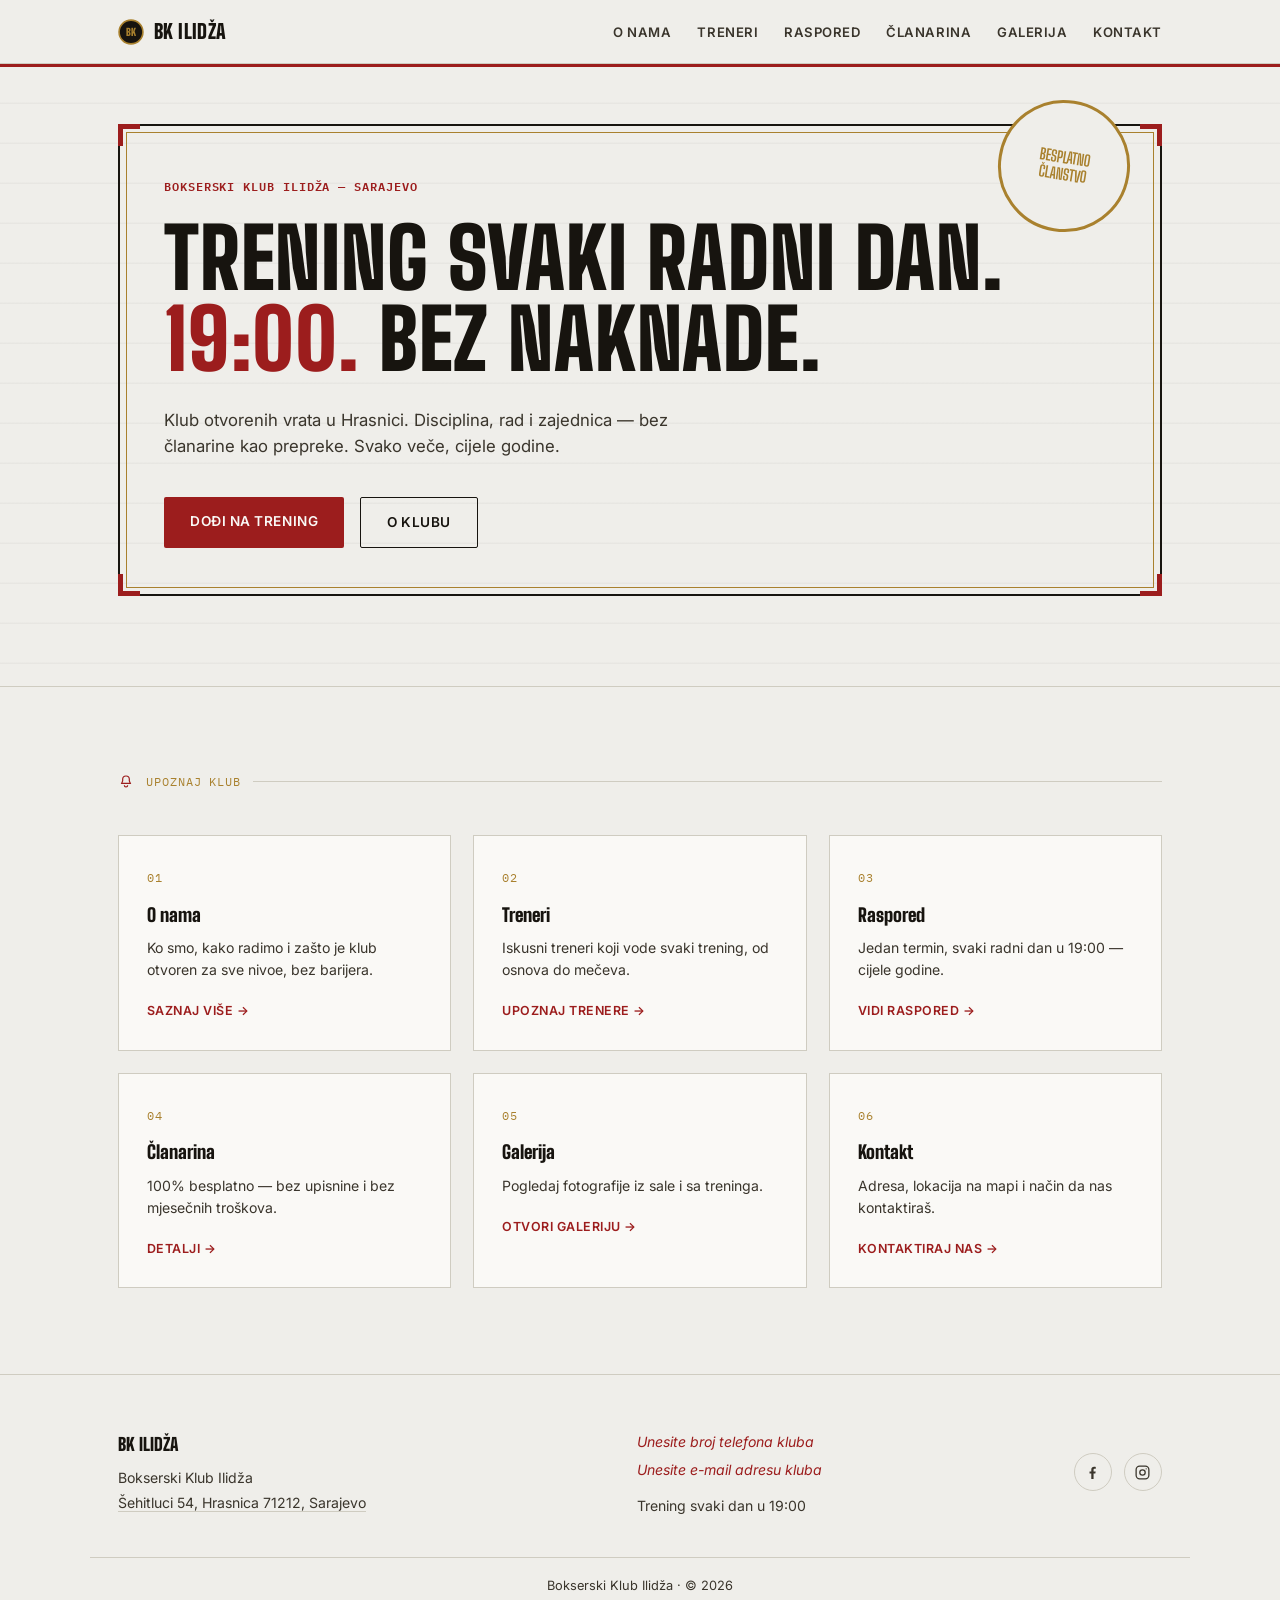
==== index.html @ 918168f4 "Pocetak" ====
<!DOCTYPE html>
<html lang="bs">
<head>
<meta charset="UTF-8">
<meta name="viewport" content="width=device-width, initial-scale=1.0">
<title>Bokserski Klub Ilidža — Sarajevo</title>
<meta name="description" content="Bokserski Klub Ilidža — besplatni treninzi boksa svaki dan u 19:00 u Hrasnici, Sarajevo. Klub otvorenih vrata za sve nivoe, bez članarine.">
<meta property="og:title" content="Bokserski Klub Ilidža — Sarajevo">
<meta property="og:description" content="Bokserski Klub Ilidža — besplatni treninzi boksa svaki dan u 19:00 u Hrasnici, Sarajevo. Klub otvorenih vrata za sve nivoe, bez članarine.">
<meta property="og:type" content="website">
<link rel="icon" href="data:image/svg+xml,%3Csvg xmlns='http://www.w3.org/2000/svg' viewBox='0 0 64 64'%3E%3Ccircle cx='32' cy='32' r='31' fill='%2317140f'/%3E%3Ccircle cx='32' cy='32' r='31' fill='none' stroke='%23a9812e' stroke-width='2'/%3E%3Ctext x='32' y='40' font-family='Arial,sans-serif' font-weight='900' font-size='22' fill='%23a9812e' text-anchor='middle'%3EBK%3C/text%3E%3C/svg%3E">
<link rel="preconnect" href="https://fonts.googleapis.com">
<link href="https://fonts.googleapis.com/css2?family=Big+Shoulders+Display:wght@500;700;900&family=Inter:wght@400;500;600;700&family=IBM+Plex+Mono:wght@500;600&display=swap" rel="stylesheet">
<link rel="stylesheet" href="styles.css">
</head>
<body>
<header>
  <div class="navbar">
    <a href="index.html" class="brand"><span class="dot"><svg viewBox="0 0 24 24"><circle cx="12" cy="12" r="11" fill="var(--ink)"/><circle cx="12" cy="12" r="11" fill="none" stroke="var(--gold)" stroke-width="1.5"/><text x="12" y="15.8" font-family="'Big Shoulders Display',Arial,sans-serif" font-weight="900" font-size="9.5" fill="var(--gold)" text-anchor="middle">BK</text></svg></span>BK Ilidža</a>
    <button class="nav-toggle" id="navToggle" aria-label="Otvori meni">MENI</button>
    <nav>
      <ul id="navList">
        <li><a href="o-nama.html">O nama</a></li>
        <li><a href="treneri.html">Treneri</a></li>
        <li><a href="raspored.html">Raspored</a></li>
        <li><a href="clanarina.html">Članarina</a></li>
        <li><a href="galerija.html">Galerija</a></li>
        <li><a href="kontakt.html">Kontakt</a></li>
      </ul>
    </nav>
  </div>
</header>
<section class="hero">
  <div class="wrap">
    <div class="hero-frame">
      <span class="corner-mark tl"></span>
      <span class="corner-mark tr"></span>
      <span class="corner-mark bl"></span>
      <span class="corner-mark br"></span>
      <div class="hero-inner">
        <div class="stamp">Besplatno<br>Članstvo</div>
        <div class="eyebrow mono">Bokserski Klub Ilidža — Sarajevo</div>
        <h1>Trening svaki radni  dan.<br><span>19:00.</span> Bez naknade.</h1>
        <p class="hero-sub">Klub otvorenih vrata u Hrasnici. Disciplina, rad i zajednica — bez članarine kao prepreke. Svako veče, cijele godine.</p>
        <div class="hero-actions">
          <a href="kontakt.html" class="btn btn-primary">Dođi na trening</a>
          <a href="o-nama.html" class="btn btn-ghost">O klubu</a>
        </div>
      </div>
    </div>
  </div>
</section>

<section id="pregled">
  <div class="wrap">
    <div class="round-label mono"><svg viewBox="0 0 24 24" fill="none" stroke="currentColor" stroke-width="1.8"><path d="M12 3a5 5 0 00-5 5v2.5l-1.5 3.5h13l-1.5-3.5V8a5 5 0 00-5-5z"/><path d="M9.5 17a2.5 2.5 0 005 0"/></svg>Upoznaj klub</div>

    <div class="teaser-grid">
      <a class="teaser-card" href="o-nama.html">
        <span class="teaser-num mono">01</span>
        <h3>O nama</h3>
        <p>Ko smo, kako radimo i zašto je klub otvoren za sve nivoe, bez barijera.</p>
        <span class="teaser-arrow">Saznaj više →</span>
      </a>
      <a class="teaser-card" href="treneri.html">
        <span class="teaser-num mono">02</span>
        <h3>Treneri</h3>
        <p>Iskusni treneri koji vode svaki trening, od osnova do mečeva.</p>
        <span class="teaser-arrow">Upoznaj trenere →</span>
      </a>
      <a class="teaser-card" href="raspored.html">
        <span class="teaser-num mono">03</span>
        <h3>Raspored</h3>
        <p>Jedan termin, svaki radni dan u 19:00 — cijele godine.</p>
        <span class="teaser-arrow">Vidi raspored →</span>
      </a>
      <a class="teaser-card" href="clanarina.html">
        <span class="teaser-num mono">04</span>
        <h3>Članarina</h3>
        <p>100% besplatno — bez upisnine i bez mjesečnih troškova.</p>
        <span class="teaser-arrow">Detalji →</span>
      </a>
      <a class="teaser-card" href="galerija.html">
        <span class="teaser-num mono">05</span>
        <h3>Galerija</h3>
        <p>Pogledaj fotografije iz sale i sa treninga.</p>
        <span class="teaser-arrow">Otvori galeriju →</span>
      </a>
      <a class="teaser-card" href="kontakt.html">
        <span class="teaser-num mono">06</span>
        <h3>Kontakt</h3>
        <p>Adresa, lokacija na mapi i način da nas kontaktiraš.</p>
        <span class="teaser-arrow">Kontaktiraj nas →</span>
      </a>
    </div>
  </div>
</section>
<footer>
  <div class="wrap footer-inner">
    <div class="footer-col">
      <div class="footer-brand">BK Ilidža</div>
      <p>Bokserski Klub Ilidža</p>
      <p><a href="https://www.google.com/maps/place//data=!4m2!3m1!1s0x4758b60db01014b9:0xf032501351ce068c?sa=X&amp;ved=1t:8290&amp;ictx=111" target="_blank" rel="noopener">Šehitluci 54, Hrasnica 71212, Sarajevo</a></p>
    </div>
    <div class="footer-col footer-contact">
      <span class="fill">Unesite broj telefona kluba</span>
      <span class="fill">Unesite e-mail adresu kluba</span>
      <p style="margin-top:8px;">Trening svaki dan u 19:00</p>
    </div>
    <div class="footer-col">
      <div class="social-row">
        <a href="#" class="fill" title="Facebook — unesite link stranice kluba" aria-label="Facebook">
          <svg viewBox="0 0 24 24" fill="currentColor"><path d="M13.5 21v-7.5H16l.5-3H13.5V8.3c0-.9.3-1.5 1.6-1.5H16.6V4.2C16.3 4.1 15.3 4 14.2 4c-2.3 0-3.9 1.4-3.9 4v2.5H7.8v3h2.5V21h3.2z"/></svg>
        </a>
        <a href="#" class="fill" title="Instagram — unesite link stranice kluba" aria-label="Instagram">
          <svg viewBox="0 0 24 24" fill="none" stroke="currentColor" stroke-width="1.8"><rect x="3" y="3" width="18" height="18" rx="5"/><circle cx="12" cy="12" r="3.8"/><circle cx="17.2" cy="6.8" r="0.9" fill="currentColor" stroke="none"/></svg>
        </a>
      </div>
    </div>
  </div>
  <div class="wrap footer-bottom">Bokserski Klub Ilidža · © <span class="year">2026</span></div>
</footer>
<a href="kontakt.html" class="float-cta" id="floatCta">
  <svg viewBox="0 0 24 24" fill="none" stroke="currentColor" stroke-width="2"><path d="M12 21s-7-6.4-7-11.2A7 7 0 0112 3a7 7 0 017 6.8C19 14.6 12 21 12 21z"/><circle cx="12" cy="9.5" r="2.3"/></svg>
  Dođi na trening
</a>
<script src="common.js"></script>
</body>
</html>
---- styles.css ----
:root{
  --canvas:#efeeea;
  --canvas-2:#e6e3db;
  --ink:#17140f;
  --ink-soft:#3a352c;
  --red:#9c1d1d;
  --red-deep:#7a1616;
  --gold:#a9812e;
  --line:#cfccc1;
  --white:#faf9f6;
  --radius:2px;
}

*{box-sizing:border-box;}
html{scroll-behavior:smooth;}
@media (prefers-reduced-motion: reduce){
  html{scroll-behavior:auto;}
  *{animation-duration:0.001ms !important; transition-duration:0.001ms !important;}
}

body{
  margin:0;
  background:var(--canvas);
  color:var(--ink);
  font-family:'Inter',sans-serif;
  line-height:1.55;
  -webkit-font-smoothing:antialiased;
}

h1,h2,h3{
  font-family:'Big Shoulders Display',sans-serif;
  font-weight:900;
  text-transform:uppercase;
  letter-spacing:0.01em;
  margin:0;
  color:var(--ink);
}

.mono{
  font-family:'IBM Plex Mono',monospace;
  letter-spacing:0.08em;
  text-transform:uppercase;
  font-size:0.72rem;
}

a{color:inherit;}

.wrap{
  max-width:1100px;
  margin:0 auto;
  padding:0 28px;
}

/* ---------- NAV ---------- */
header{
  position:sticky;
  top:0;
  z-index:50;
  background:rgba(239,238,234,0.92);
  backdrop-filter:blur(6px);
  border-bottom:1px solid var(--line);
  box-shadow:0 3px 0 0 var(--red);
}
.navbar{
  display:flex;
  align-items:center;
  justify-content:space-between;
  padding:16px 28px;
  max-width:1100px;
  margin:0 auto;
}
.brand{
  font-family:'Big Shoulders Display',sans-serif;
  font-weight:900;
  font-size:1.25rem;
  text-transform:uppercase;
  letter-spacing:0.02em;
  display:flex;
  align-items:center;
  gap:10px;
  text-decoration:none;
}
.brand .dot{
  width:26px;height:26px;
  display:inline-flex;
  align-items:center;
  justify-content:center;
  flex-shrink:0;
}
.brand .dot svg{width:100%;height:100%;}
nav ul{
  list-style:none;
  display:flex;
  gap:26px;
  margin:0;padding:0;
}
nav a{
  text-decoration:none;
  font-size:0.82rem;
  font-weight:600;
  text-transform:uppercase;
  letter-spacing:0.04em;
  color:var(--ink-soft);
  border-bottom:2px solid transparent;
  padding-bottom:3px;
  transition:border-color .2s ease, color .2s ease;
}
nav a:hover, nav a:focus-visible, nav a.active{
  color:var(--red);
  border-color:var(--red);
}
.nav-toggle{display:none;}

@media (max-width:760px){
  nav ul{
    position:fixed;
    top:64px; left:0; right:0;
    background:var(--canvas);
    flex-direction:column;
    gap:0;
    border-bottom:1px solid var(--line);
    max-height:0;
    overflow:hidden;
    transition:max-height .3s ease;
  }
  nav ul.open{max-height:400px;}
  nav a{
    display:block;
    padding:14px 28px;
    border-bottom:1px solid var(--line);
  }
  .nav-toggle{
    display:block;
    background:none;border:1px solid var(--ink);
    padding:8px 12px;
    font-family:'IBM Plex Mono',monospace;
    cursor:pointer;
  }
}

/* ---------- HERO ---------- */
.hero{
  position:relative;
  padding:60px 0 90px;
  border-bottom:1px solid var(--line);
}
.hero::before{
  content:"";
  position:absolute;
  inset:0;
  background:
    repeating-linear-gradient(
      transparent, transparent 38px,
      rgba(23,20,15,0.035) 39px, rgba(23,20,15,0.035) 40px
    );
  pointer-events:none;
}
.hero-frame{
  position:relative;
  border:2px solid var(--ink);
  padding:52px 44px 46px;
}
.hero-frame::before{
  content:"";
  position:absolute;
  inset:6px;
  border:1px solid var(--gold);
  pointer-events:none;
}
.corner-mark{
  position:absolute;
  width:22px; height:22px;
  z-index:1;
}
.corner-mark.tl{top:-2px; left:-2px; border-top:5px solid var(--red); border-left:5px solid var(--red);}
.corner-mark.tr{top:-2px; right:-2px; border-top:5px solid var(--red); border-right:5px solid var(--red);}
.corner-mark.bl{bottom:-2px; left:-2px; border-bottom:5px solid var(--red); border-left:5px solid var(--red);}
.corner-mark.br{bottom:-2px; right:-2px; border-bottom:5px solid var(--red); border-right:5px solid var(--red);}
.hero-inner{position:relative;}
.eyebrow{
  color:var(--red);
  font-weight:600;
  margin-bottom:22px;
}
.hero h1{
  font-size:clamp(2.6rem, 7vw, 5.2rem);
  line-height:0.98;
}
.hero h1 span{color:var(--red);}
.hero-sub{
  max-width:520px;
  margin-top:26px;
  font-size:1.05rem;
  color:var(--ink-soft);
}
.hero-actions{
  margin-top:38px;
  display:flex;
  gap:16px;
  flex-wrap:wrap;
}
.btn{
  display:inline-block;
  padding:14px 26px;
  text-decoration:none;
  font-weight:600;
  font-size:0.85rem;
  text-transform:uppercase;
  letter-spacing:0.04em;
  border-radius:var(--radius);
  transition:transform .15s ease, background .2s ease;
}
.btn:hover{transform:translateY(-2px);}
.btn-primary{background:var(--red); color:var(--white);}
.btn-primary:hover{background:var(--red-deep);}
.btn-ghost{background:transparent; border:1px solid var(--ink); color:var(--ink);}

.stamp{
  position:absolute;
  top:-78px; right:-14px;
  width:132px; height:132px;
  border:3px solid var(--gold);
  border-radius:50%;
  background:var(--canvas);
  display:flex;
  align-items:center;
  justify-content:center;
  text-align:center;
  transform:rotate(9deg);
  color:var(--gold);
  font-family:'Big Shoulders Display',sans-serif;
  font-weight:700;
  text-transform:uppercase;
  line-height:1.1;
  font-size:0.95rem;
  padding:10px;
  z-index:2;
}
@media (max-width:760px){
  .hero-frame{padding:40px 24px 34px;}
  .stamp{position:static; margin:0 auto 30px; transform:rotate(-4deg);}
}

/* ---------- SECTION SCAFFOLD ---------- */
section{
  padding:86px 0;
  border-bottom:5px double var(--line);
}
section:last-of-type{border-bottom:none;}
.round-label{
  display:flex;
  align-items:center;
  gap:12px;
  margin-bottom:36px;
  color:var(--gold);
}
.round-label svg{
  width:16px; height:16px;
  flex-shrink:0;
  color:var(--red);
}
.round-label::after{
  content:"";
  flex:1;
  height:1px;
  background:var(--line);
}
.section-title{
  font-size:clamp(1.9rem, 4vw, 2.7rem);
  margin-bottom:26px;
}
.lede{
  max-width:640px;
  color:var(--ink-soft);
  font-size:1.02rem;
}

/* ---------- TEASER GRID (home) ---------- */
.teaser-grid{
  margin-top:44px;
  display:grid;
  grid-template-columns:repeat(3,1fr);
  gap:22px;
}
.teaser-card{
  display:block;
  background:var(--white);
  border:1px solid var(--line);
  padding:28px;
  text-decoration:none;
  color:inherit;
  transition:border-color .2s ease, transform .15s ease;
}
.teaser-card:hover{border-color:var(--red); transform:translateY(-3px);}
.teaser-num{
  font-family:'IBM Plex Mono',monospace;
  color:var(--gold);
  font-size:0.75rem;
  letter-spacing:0.08em;
}
.teaser-card h3{
  font-size:1.15rem;
  margin:12px 0 8px;
  text-transform:none;
  letter-spacing:0;
}
.teaser-card p{
  color:var(--ink-soft);
  font-size:0.88rem;
  margin:0 0 16px;
}
.teaser-arrow{
  color:var(--red);
  font-weight:600;
  font-size:0.78rem;
  text-transform:uppercase;
  letter-spacing:0.04em;
}
@media (max-width:900px){
  .teaser-grid{grid-template-columns:repeat(2,1fr);}
}
@media (max-width:600px){
  .teaser-grid{grid-template-columns:1fr;}
}

/* ---------- ABOUT ---------- */
.about-grid{
  display:grid;
  grid-template-columns:1.1fr 0.9fr;
  gap:60px;
  margin-top:44px;
}
.about-facts{
  display:grid;
  gap:22px;
}
.fact{
  border-left:2px solid var(--red);
  padding-left:18px;
}
.fact .num{
  font-family:'Big Shoulders Display',sans-serif;
  font-weight:900;
  font-size:2rem;
  color:var(--ink);
  display:block;
}
.fact .label{
  color:var(--ink-soft);
  font-size:0.9rem;
}
@media (max-width:760px){
  .about-grid{grid-template-columns:1fr;}
}

/* ---------- COACHES ---------- */
.coach-grid{
  display:grid;
  grid-template-columns:1fr 1fr;
  gap:32px;
  margin-top:44px;
}
.coach-card{
  background:var(--white);
  border:1px solid var(--line);
  padding:32px;
}
.coach-photo{
  width:96px; height:96px;
  border-radius:50%;
  background:var(--ink);
  color:var(--canvas);
  display:flex;
  align-items:center;
  justify-content:center;
  font-family:'Big Shoulders Display',sans-serif;
  font-weight:700;
  font-size:1.6rem;
  margin-bottom:22px;
  border:2px solid var(--gold);
}
.coach-card h3{
  font-size:1.4rem;
  margin-bottom:4px;
}
.coach-role{
  color:var(--red);
  font-weight:600;
  font-size:0.85rem;
  text-transform:uppercase;
  letter-spacing:0.04em;
  margin-bottom:16px;
  display:block;
}
.coach-card p{
  color:var(--ink-soft);
  font-size:0.95rem;
}
.placeholder-note{
  margin-top:14px;
  font-size:0.78rem;
  color:var(--gold);
  font-style:italic;
}
@media (max-width:760px){
  .coach-grid{grid-template-columns:1fr;}
}

/* ---------- SCHEDULE ---------- */
.schedule-card{
  margin-top:44px;
  background:var(--ink);
  color:var(--canvas);
  padding:52px 44px;
  display:flex;
  align-items:center;
  justify-content:space-between;
  gap:32px;
  flex-wrap:wrap;
}
.schedule-time{
  font-family:'Big Shoulders Display',sans-serif;
  font-weight:900;
  font-size:clamp(2.6rem,6vw,4rem);
  line-height:1;
}
.schedule-time .accent{color:var(--gold);}
.schedule-days{
  font-family:'IBM Plex Mono',monospace;
  letter-spacing:0.1em;
  text-transform:uppercase;
  font-size:0.85rem;
  color:#c9c5b8;
  margin-top:10px;
}
.schedule-note{
  max-width:280px;
  font-size:0.92rem;
  color:#d8d5cb;
}

/* ---------- MEMBERSHIP / FREE ---------- */
.free-block{
  margin-top:44px;
  display:grid;
  grid-template-columns:auto 1fr;
  gap:40px;
  align-items:center;
}
.free-badge{
  width:170px; height:170px;
  border:3px solid var(--red);
  border-radius:50%;
  display:flex;
  align-items:center;
  justify-content:center;
  text-align:center;
  transform:rotate(-6deg);
  flex-shrink:0;
}
.free-badge span{
  font-family:'Big Shoulders Display',sans-serif;
  font-weight:900;
  font-size:1.7rem;
  color:var(--red);
  text-transform:uppercase;
  line-height:1.05;
}
@media (max-width:640px){
  .free-block{grid-template-columns:1fr; justify-items:center; text-align:center;}
}

/* ---------- GALLERY ---------- */
.gallery-grid{
  margin-top:44px;
  display:grid;
  grid-template-columns:repeat(3,1fr);
  gap:16px;
}
.gallery-item{
  aspect-ratio:4/3;
  background:var(--canvas-2);
  border:1px dashed var(--line);
  display:flex;
  flex-direction:column;
  align-items:center;
  justify-content:center;
  gap:10px;
  color:var(--ink-soft);
  transition:border-color .2s ease, color .2s ease;
}
.gallery-item:hover{border-color:var(--gold); color:var(--gold);}
.gallery-item svg{width:30px;height:30px;opacity:0.7;}
.gallery-item span{font-size:0.75rem; text-transform:uppercase; letter-spacing:0.05em;}
@media (max-width:640px){
  .gallery-grid{grid-template-columns:repeat(2,1fr);}
}

/* ---------- CONTACT ---------- */
.contact-grid{
  margin-top:44px;
  display:grid;
  grid-template-columns:1fr 1fr;
  gap:50px;
}
.contact-list{list-style:none; margin:0; padding:0; display:grid; gap:22px;}
.contact-list li{display:flex; gap:16px; align-items:flex-start;}
.contact-list .ico{
  width:34px;height:34px; flex-shrink:0;
  border:1px solid var(--gold); border-radius:50%;
  display:flex; align-items:center; justify-content:center;
  color:var(--gold);
}
.contact-list b{display:block; font-size:0.95rem;}
.contact-list .fill{color:var(--red); font-style:italic;}
.contact-list a{
  color:var(--ink-soft);
  text-decoration:none;
  border-bottom:1px solid var(--line);
  transition:color .2s ease, border-color .2s ease;
}
.contact-list a:hover{color:var(--red); border-color:var(--red);}
.map-card{
  border:1px solid var(--line);
  background:var(--canvas-2);
  min-height:260px;
  display:flex;
  flex-direction:column;
  overflow:hidden;
}
.map-embed{
  width:100%;
  flex:1;
  min-height:210px;
  border:0;
  display:block;
  filter:grayscale(0.15) contrast(1.05);
}
.map-card .map-link{
  display:block;
  text-align:center;
  padding:12px 16px;
  text-decoration:none;
  font-weight:600;
  font-size:0.78rem;
  text-transform:uppercase;
  letter-spacing:0.05em;
  color:var(--white);
  background:var(--red);
  transition:background .2s ease;
}
.map-card .map-link:hover{background:var(--red-deep);}
@media (max-width:760px){
  .contact-grid{grid-template-columns:1fr;}
}

/* ---------- SOCIAL LINKS ---------- */
.social-row{
  display:flex;
  gap:12px;
  margin-top:22px;
}
.social-row a{
  width:38px; height:38px;
  display:flex;
  align-items:center;
  justify-content:center;
  border:1px solid var(--line);
  border-radius:50%;
  color:var(--ink-soft);
  transition:border-color .2s ease, color .2s ease;
  text-decoration:none;
  flex-shrink:0;
}
.social-row a:hover{border-color:var(--red); color:var(--red);}
.social-row svg{width:17px;height:17px;}

/* ---------- FLOATING CTA ---------- */
.float-cta{
  position:fixed;
  right:20px; bottom:20px;
  z-index:60;
  display:inline-flex;
  align-items:center;
  gap:8px;
  padding:14px 20px;
  background:var(--red);
  color:var(--white);
  text-decoration:none;
  font-weight:600;
  font-size:0.82rem;
  text-transform:uppercase;
  letter-spacing:0.04em;
  border-radius:999px;
  box-shadow:0 8px 20px rgba(0,0,0,0.25);
  opacity:0;
  transform:translateY(12px);
  pointer-events:none;
  transition:opacity .25s ease, transform .25s ease, background .2s ease;
}
.float-cta.show{opacity:1; transform:translateY(0); pointer-events:auto;}
.float-cta:hover{background:var(--red-deep);}
.float-cta svg{width:16px;height:16px;}
@media (max-width:520px){
  .float-cta{right:14px; bottom:14px; padding:12px 16px; font-size:0.75rem;}
}

/* ---------- FOOTER ---------- */
footer{
  padding:56px 0 0;
  color:var(--ink-soft);
  font-size:0.88rem;
  border-top:1px solid var(--line);
}
.footer-inner{
  display:grid;
  grid-template-columns:1.2fr 1fr auto;
  gap:32px;
  padding-bottom:36px;
  align-items:start;
}
.footer-brand{
  font-family:'Big Shoulders Display',sans-serif;
  font-weight:900;
  font-size:1.1rem;
  text-transform:uppercase;
  color:var(--ink);
  margin-bottom:8px;
}
.footer-col p{margin:0 0 4px;}
.footer-col a{
  text-decoration:none;
  border-bottom:1px solid var(--line);
}
.footer-col a:hover{color:var(--red); border-color:var(--red);}
.footer-contact{display:grid; gap:6px;}
.footer-contact .fill{color:var(--red); font-style:italic;}
.footer-bottom{
  border-top:1px solid var(--line);
  padding:18px 0;
  text-align:center;
  font-size:0.8rem;
}
@media (max-width:700px){
  .footer-inner{grid-template-columns:1fr; text-align:left;}
}
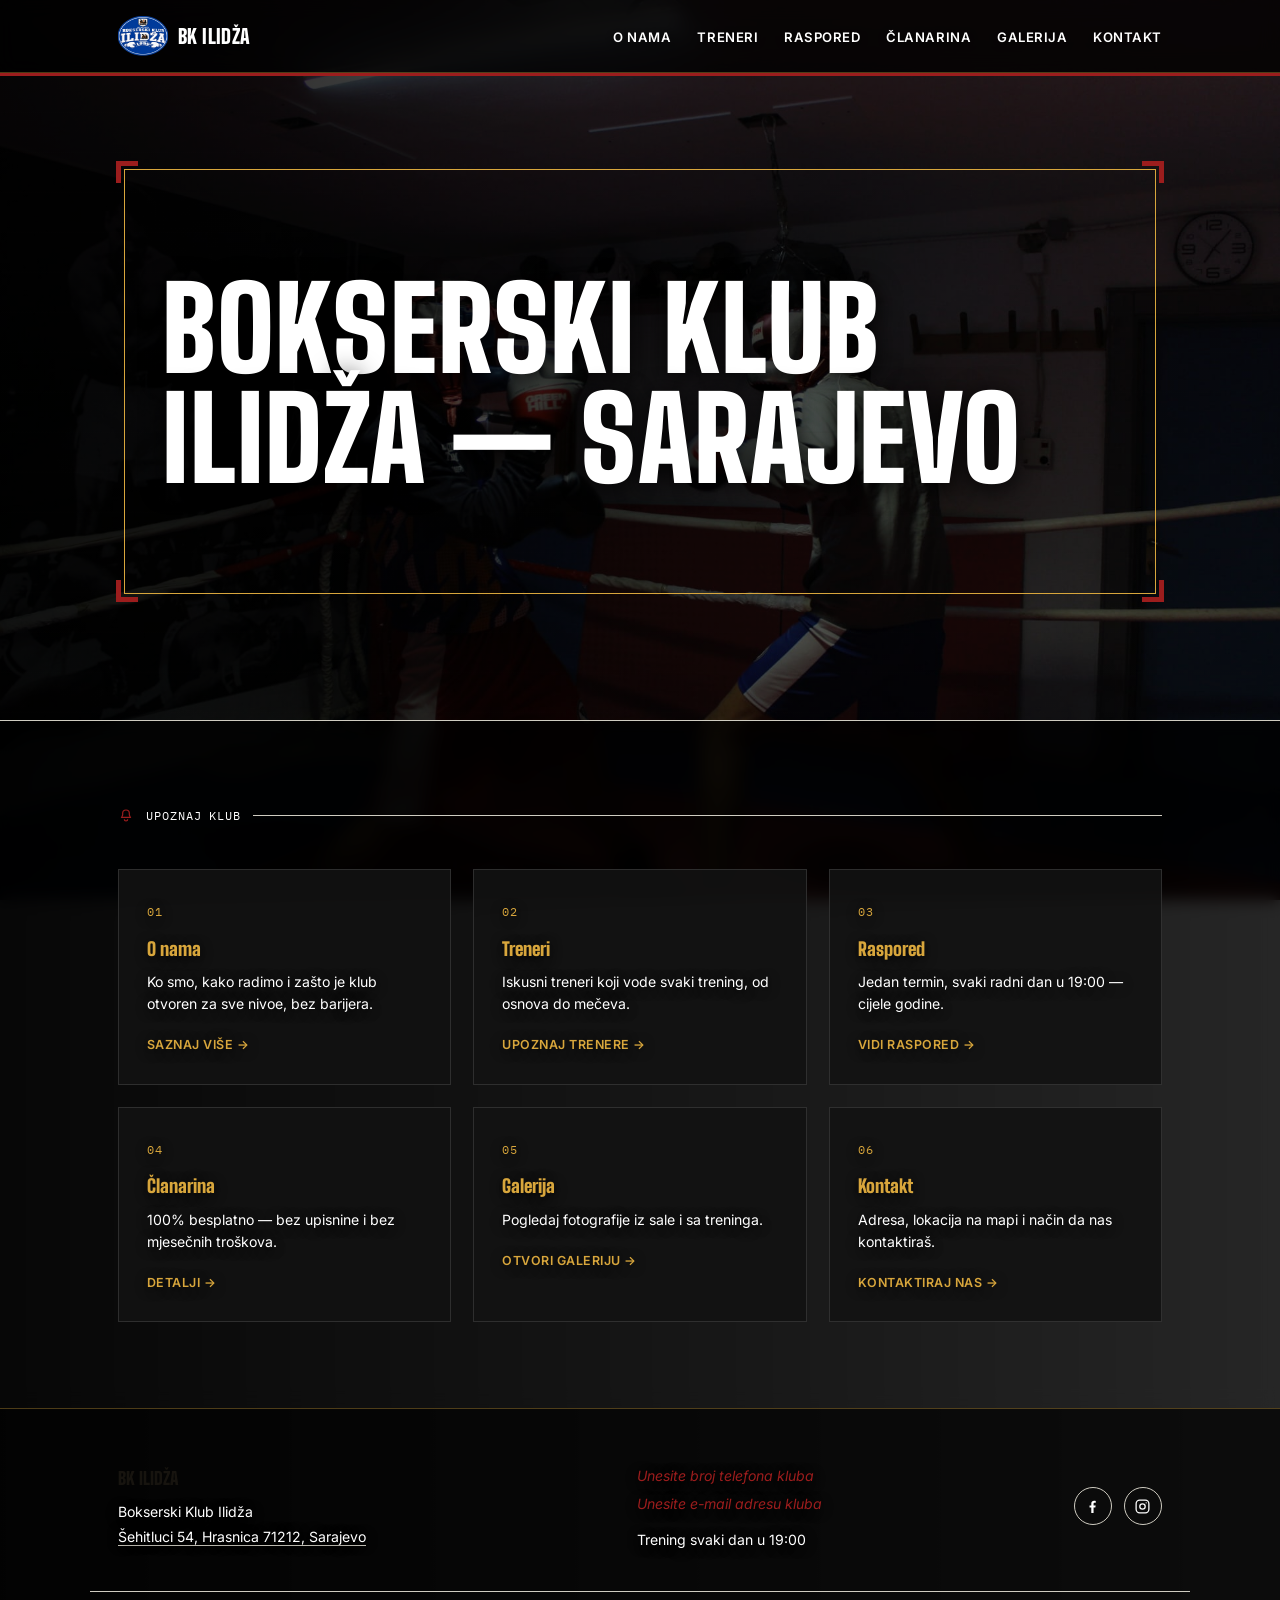
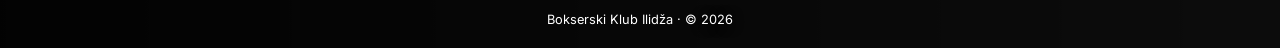
==== commit 0de73c3e: "Jos jedna" ====
--- a/index.html
+++ b/index.html
@@ -8,15 +8,99 @@
 <meta property="og:title" content="Bokserski Klub Ilidža — Sarajevo">
 <meta property="og:description" content="Bokserski Klub Ilidža — besplatni treninzi boksa svaki dan u 19:00 u Hrasnici, Sarajevo. Klub otvorenih vrata za sve nivoe, bez članarine.">
 <meta property="og:type" content="website">
-<link rel="icon" href="data:image/svg+xml,%3Csvg xmlns='http://www.w3.org/2000/svg' viewBox='0 0 64 64'%3E%3Ccircle cx='32' cy='32' r='31' fill='%2317140f'/%3E%3Ccircle cx='32' cy='32' r='31' fill='none' stroke='%23a9812e' stroke-width='2'/%3E%3Ctext x='32' y='40' font-family='Arial,sans-serif' font-weight='900' font-size='22' fill='%23a9812e' text-anchor='middle'%3EBK%3C/text%3E%3C/svg%3E">
+<link rel="icon" href="logo.png">
 <link rel="preconnect" href="https://fonts.googleapis.com">
 <link href="https://fonts.googleapis.com/css2?family=Big+Shoulders+Display:wght@500;700;900&family=Inter:wght@400;500;600;700&family=IBM+Plex+Mono:wght@500;600&display=swap" rel="stylesheet">
 <link rel="stylesheet" href="styles.css">
+
+<style>
+:root{--gold:#d8a63c;--white:#fff}
+body{
+  color:var(--white);
+  background:
+    linear-gradient(90deg,rgba(0,0,0,.88),rgba(0,0,0,.65),rgba(0,0,0,.38)),
+    url("strana5.jpg") center/cover fixed no-repeat;
+}
+h1,h2,h3,p,a,span,li,.eyebrow,.mono{text-shadow:0 2px 12px rgba(0,0,0,.95)}
+h1,h2,h3,.hero-sub,.eyebrow,.round-label,.teaser-card p,.footer-col p,.footer-bottom{color:#fff!important}
+header{background:rgba(0,0,0,.8)!important;backdrop-filter:blur(10px);border-bottom:1px solid rgba(216,166,60,.35)}
+.brand,.brand:visited,nav a,nav a:visited{color:#fff!important}
+.brand:hover,nav a:hover{color:var(--gold)!important}
+.hero{min-height:72vh;display:flex;align-items:center;background:rgba(0,0,0,.08)!important}
+.hero-frame{background:rgba(0,0,0,.4);backdrop-filter:blur(2px);border:1px solid rgba(216,166,60,.42);box-shadow:0 20px 70px rgba(0,0,0,.55)}
+.hero h1{color:#fff!important;font-size:clamp(3rem,8vw,7rem);line-height:.95}
+.hero h1 span{color:var(--gold)!important}
+.hero-sub{max-width:680px;font-size:1.05rem;line-height:1.7}
+.stamp{background:var(--gold)!important;color:#111!important;text-shadow:none!important;font-weight:900}
+.btn{transition:transform .25s ease,box-shadow .25s ease,background .25s ease}
+.btn:hover{transform:translateY(-4px) scale(1.02);box-shadow:0 12px 28px rgba(0,0,0,.45)}
+.btn-primary{background:var(--gold)!important;color:#111!important;text-shadow:none!important}
+.btn-ghost{color:#fff!important;border-color:#fff!important}
+#pregled{background:rgba(0,0,0,.76)!important;backdrop-filter:blur(8px)}
+.teaser-card{background:rgba(18,18,18,.9)!important;border:1px solid rgba(255,255,255,.12);color:#fff!important;transition:transform .3s ease,border-color .3s ease,box-shadow .3s ease}
+.teaser-card:hover{transform:translateY(-8px);border-color:var(--gold);box-shadow:0 18px 40px rgba(0,0,0,.45)}
+.teaser-card h3,.teaser-arrow,.teaser-num{color:var(--gold)!important}
+footer{background:rgba(0,0,0,.92)!important;border-top:1px solid rgba(216,166,60,.35)}
+footer a{color:#fff!important} footer a:hover{color:var(--gold)!important}
+.float-cta{background:var(--gold)!important;color:#111!important;box-shadow:0 8px 25px rgba(0,0,0,.45);transition:transform .25s ease}
+.float-cta:hover{transform:scale(1.06)}
+.reveal{opacity:0;transform:translateY(25px);transition:opacity .7s ease,transform .7s ease}
+.reveal.visible{opacity:1;transform:translateY(0)}
+@media(max-width:768px){body{background-position:center top;background-attachment:scroll}.hero{min-height:65vh}}
+</style>
+<script>
+document.addEventListener("DOMContentLoaded",()=>{
+  document.querySelectorAll('a[href^="#"]').forEach(link=>link.addEventListener("click",e=>{
+    const target=document.querySelector(link.getAttribute("href"));
+    if(target){e.preventDefault();target.scrollIntoView({behavior:"smooth"});}
+  }));
+  const items=document.querySelectorAll(".hero-frame,.teaser-card,.round-label,footer");
+  items.forEach(el=>el.classList.add("reveal"));
+  const observer=new IntersectionObserver(entries=>entries.forEach(entry=>{
+    if(entry.isIntersecting){entry.target.classList.add("visible");observer.unobserve(entry.target);}
+  }),{threshold:.12});
+  items.forEach(el=>observer.observe(el));
+  const toggle=document.getElementById("navToggle"),navList=document.getElementById("navList");
+  if(toggle&&navList)toggle.addEventListener("click",()=>{
+    navList.classList.toggle("open");
+    toggle.textContent=navList.classList.contains("open")?"ZATVORI":"MENI";
+  });
+  if(window.matchMedia("(min-width:769px)").matches)window.addEventListener("mousemove",e=>{
+    const x=(e.clientX/window.innerWidth-.5)*8,y=(e.clientY/window.innerHeight-.5)*8;
+    document.body.style.backgroundPosition=`calc(50% + ${x}px) calc(50% + ${y}px)`;
+  });
+});
+</script>
+
+
+<style>
+.hero-frame{
+  background:transparent !important;
+  border:none !important;
+  box-shadow:none !important;
+  backdrop-filter:none !important;
+}
+.hero-inner{
+  background:transparent !important;
+  border:none !important;
+  box-shadow:none !important;
+  padding:clamp(20px,5vw,60px) 0 !important;
+}
+.hero h1{
+  color:#fff !important;
+  text-shadow:0 4px 24px rgba(0,0,0,.95) !important;
+  font-size:clamp(3rem,9vw,8rem) !important;
+  line-height:.95 !important;
+  margin:0 !important;
+  max-width:1100px;
+}
+</style>
+
 </head>
 <body>
 <header>
   <div class="navbar">
-    <a href="index.html" class="brand"><span class="dot"><svg viewBox="0 0 24 24"><circle cx="12" cy="12" r="11" fill="var(--ink)"/><circle cx="12" cy="12" r="11" fill="none" stroke="var(--gold)" stroke-width="1.5"/><text x="12" y="15.8" font-family="'Big Shoulders Display',Arial,sans-serif" font-weight="900" font-size="9.5" fill="var(--gold)" text-anchor="middle">BK</text></svg></span>BK Ilidža</a>
+    <a href="index.html" class="brand"><image src="logo.png" width="50" height="40"></image>BK Ilidža</a>
     <button class="nav-toggle" id="navToggle" aria-label="Otvori meni">MENI</button>
     <nav>
       <ul id="navList">
@@ -38,14 +122,7 @@
       <span class="corner-mark bl"></span>
       <span class="corner-mark br"></span>
       <div class="hero-inner">
-        <div class="stamp">Besplatno<br>Članstvo</div>
-        <div class="eyebrow mono">Bokserski Klub Ilidža — Sarajevo</div>
-        <h1>Trening svaki radni  dan.<br><span>19:00.</span> Bez naknade.</h1>
-        <p class="hero-sub">Klub otvorenih vrata u Hrasnici. Disciplina, rad i zajednica — bez članarine kao prepreke. Svako veče, cijele godine.</p>
-        <div class="hero-actions">
-          <a href="kontakt.html" class="btn btn-primary">Dođi na trening</a>
-          <a href="o-nama.html" class="btn btn-ghost">O klubu</a>
-        </div>
+        <h1>Bokserski Klub Ilidža — Sarajevo</h1>
       </div>
     </div>
   </div>
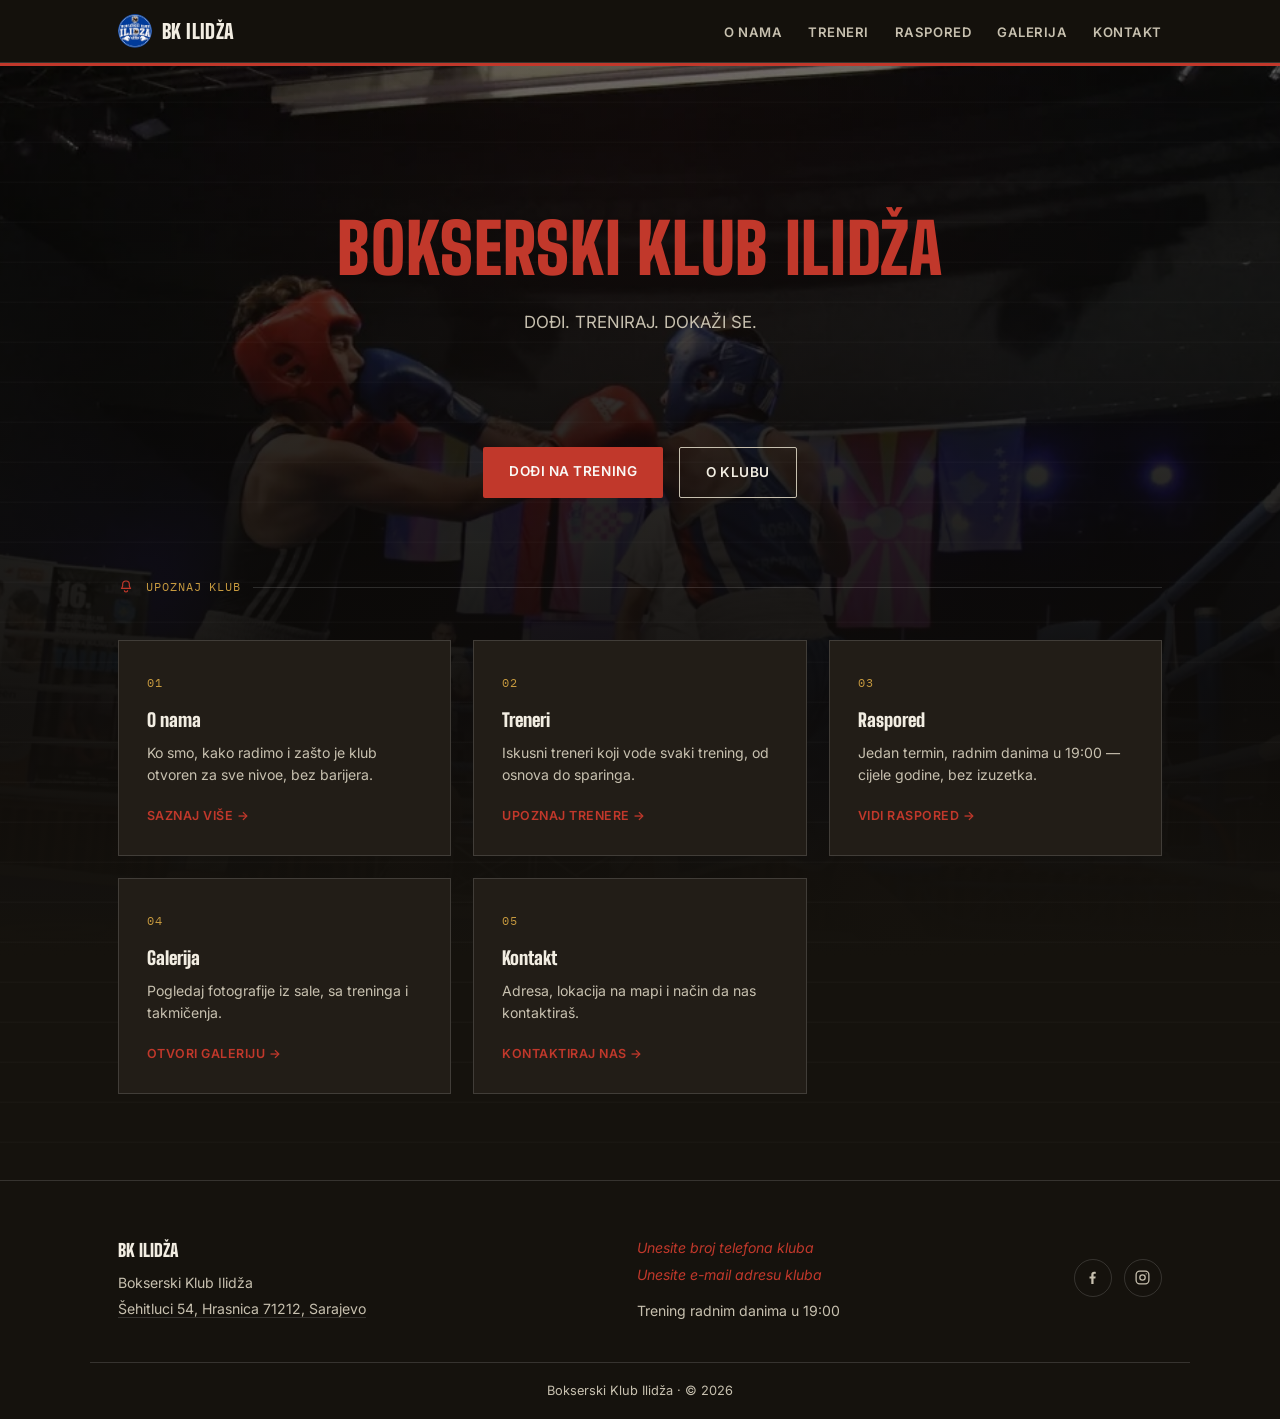
==== commit ea3ffb69: "OK" ====
--- a/index.html
+++ b/index.html
@@ -3,126 +3,49 @@
 <head>
 <meta charset="UTF-8">
 <meta name="viewport" content="width=device-width, initial-scale=1.0">
-<title>Bokserski Klub Ilidža — Sarajevo</title>
-<meta name="description" content="Bokserski Klub Ilidža — besplatni treninzi boksa svaki dan u 19:00 u Hrasnici, Sarajevo. Klub otvorenih vrata za sve nivoe, bez članarine.">
-<meta property="og:title" content="Bokserski Klub Ilidža — Sarajevo">
-<meta property="og:description" content="Bokserski Klub Ilidža — besplatni treninzi boksa svaki dan u 19:00 u Hrasnici, Sarajevo. Klub otvorenih vrata za sve nivoe, bez članarine.">
+<title>Bokserski Klub Ilidža — Sarajevo | Besplatni treninzi boksa</title>
+<meta name="description" content="Bokserski Klub Ilidža — besplatni treninzi boksa radnim danima u 19:00 u Hrasnici, Sarajevo. Klub otvorenih vrata za sve nivoe, bez članarine.">
+<meta property="og:title" content="Bokserski Klub Ilidža — Sarajevo | Besplatni treninzi boksa">
+<meta property="og:description" content="Bokserski Klub Ilidža — besplatni treninzi boksa radnim danima u 19:00 u Hrasnici, Sarajevo. Klub otvorenih vrata za sve nivoe, bez članarine.">
 <meta property="og:type" content="website">
-<link rel="icon" href="logo.png">
+<meta name="theme-color" content="#15120d">
+<link rel="icon" type="image/png" href="logo.png">
+<link rel="apple-touch-icon" href="logo.png">
 <link rel="preconnect" href="https://fonts.googleapis.com">
 <link href="https://fonts.googleapis.com/css2?family=Big+Shoulders+Display:wght@500;700;900&family=Inter:wght@400;500;600;700&family=IBM+Plex+Mono:wght@500;600&display=swap" rel="stylesheet">
 <link rel="stylesheet" href="styles.css">
-
-<style>
-:root{--gold:#d8a63c;--white:#fff}
-body{
-  color:var(--white);
-  background:
-    linear-gradient(90deg,rgba(0,0,0,.88),rgba(0,0,0,.65),rgba(0,0,0,.38)),
-    url("strana5.jpg") center/cover fixed no-repeat;
-}
-h1,h2,h3,p,a,span,li,.eyebrow,.mono{text-shadow:0 2px 12px rgba(0,0,0,.95)}
-h1,h2,h3,.hero-sub,.eyebrow,.round-label,.teaser-card p,.footer-col p,.footer-bottom{color:#fff!important}
-header{background:rgba(0,0,0,.8)!important;backdrop-filter:blur(10px);border-bottom:1px solid rgba(216,166,60,.35)}
-.brand,.brand:visited,nav a,nav a:visited{color:#fff!important}
-.brand:hover,nav a:hover{color:var(--gold)!important}
-.hero{min-height:72vh;display:flex;align-items:center;background:rgba(0,0,0,.08)!important}
-.hero-frame{background:rgba(0,0,0,.4);backdrop-filter:blur(2px);border:1px solid rgba(216,166,60,.42);box-shadow:0 20px 70px rgba(0,0,0,.55)}
-.hero h1{color:#fff!important;font-size:clamp(3rem,8vw,7rem);line-height:.95}
-.hero h1 span{color:var(--gold)!important}
-.hero-sub{max-width:680px;font-size:1.05rem;line-height:1.7}
-.stamp{background:var(--gold)!important;color:#111!important;text-shadow:none!important;font-weight:900}
-.btn{transition:transform .25s ease,box-shadow .25s ease,background .25s ease}
-.btn:hover{transform:translateY(-4px) scale(1.02);box-shadow:0 12px 28px rgba(0,0,0,.45)}
-.btn-primary{background:var(--gold)!important;color:#111!important;text-shadow:none!important}
-.btn-ghost{color:#fff!important;border-color:#fff!important}
-#pregled{background:rgba(0,0,0,.76)!important;backdrop-filter:blur(8px)}
-.teaser-card{background:rgba(18,18,18,.9)!important;border:1px solid rgba(255,255,255,.12);color:#fff!important;transition:transform .3s ease,border-color .3s ease,box-shadow .3s ease}
-.teaser-card:hover{transform:translateY(-8px);border-color:var(--gold);box-shadow:0 18px 40px rgba(0,0,0,.45)}
-.teaser-card h3,.teaser-arrow,.teaser-num{color:var(--gold)!important}
-footer{background:rgba(0,0,0,.92)!important;border-top:1px solid rgba(216,166,60,.35)}
-footer a{color:#fff!important} footer a:hover{color:var(--gold)!important}
-.float-cta{background:var(--gold)!important;color:#111!important;box-shadow:0 8px 25px rgba(0,0,0,.45);transition:transform .25s ease}
-.float-cta:hover{transform:scale(1.06)}
-.reveal{opacity:0;transform:translateY(25px);transition:opacity .7s ease,transform .7s ease}
-.reveal.visible{opacity:1;transform:translateY(0)}
-@media(max-width:768px){body{background-position:center top;background-attachment:scroll}.hero{min-height:65vh}}
-</style>
-<script>
-document.addEventListener("DOMContentLoaded",()=>{
-  document.querySelectorAll('a[href^="#"]').forEach(link=>link.addEventListener("click",e=>{
-    const target=document.querySelector(link.getAttribute("href"));
-    if(target){e.preventDefault();target.scrollIntoView({behavior:"smooth"});}
-  }));
-  const items=document.querySelectorAll(".hero-frame,.teaser-card,.round-label,footer");
-  items.forEach(el=>el.classList.add("reveal"));
-  const observer=new IntersectionObserver(entries=>entries.forEach(entry=>{
-    if(entry.isIntersecting){entry.target.classList.add("visible");observer.unobserve(entry.target);}
-  }),{threshold:.12});
-  items.forEach(el=>observer.observe(el));
-  const toggle=document.getElementById("navToggle"),navList=document.getElementById("navList");
-  if(toggle&&navList)toggle.addEventListener("click",()=>{
-    navList.classList.toggle("open");
-    toggle.textContent=navList.classList.contains("open")?"ZATVORI":"MENI";
-  });
-  if(window.matchMedia("(min-width:769px)").matches)window.addEventListener("mousemove",e=>{
-    const x=(e.clientX/window.innerWidth-.5)*8,y=(e.clientY/window.innerHeight-.5)*8;
-    document.body.style.backgroundPosition=`calc(50% + ${x}px) calc(50% + ${y}px)`;
-  });
-});
-</script>
-
-
-<style>
-.hero-frame{
-  background:transparent !important;
-  border:none !important;
-  box-shadow:none !important;
-  backdrop-filter:none !important;
-}
-.hero-inner{
-  background:transparent !important;
-  border:none !important;
-  box-shadow:none !important;
-  padding:clamp(20px,5vw,60px) 0 !important;
-}
-.hero h1{
-  color:#fff !important;
-  text-shadow:0 4px 24px rgba(0,0,0,.95) !important;
-  font-size:clamp(3rem,9vw,8rem) !important;
-  line-height:.95 !important;
-  margin:0 !important;
-  max-width:1100px;
-}
-</style>
-
 </head>
 <body>
 <header>
   <div class="navbar">
-    <a href="index.html" class="brand"><image src="logo.png" width="50" height="40"></image>BK Ilidža</a>
+    <a href="index.html" class="brand"><span class="dot"><img src="logo.png" alt="BK Ilidža logo"></span>BK Ilidža</a>
     <button class="nav-toggle" id="navToggle" aria-label="Otvori meni">MENI</button>
     <nav>
       <ul id="navList">
         <li><a href="o-nama.html">O nama</a></li>
         <li><a href="treneri.html">Treneri</a></li>
         <li><a href="raspored.html">Raspored</a></li>
-        <li><a href="clanarina.html">Članarina</a></li>
         <li><a href="galerija.html">Galerija</a></li>
         <li><a href="kontakt.html">Kontakt</a></li>
       </ul>
     </nav>
   </div>
 </header>
+<div class="hero-photo-zone">
 <section class="hero">
   <div class="wrap">
-    <div class="hero-frame">
-      <span class="corner-mark tl"></span>
-      <span class="corner-mark tr"></span>
-      <span class="corner-mark bl"></span>
-      <span class="corner-mark br"></span>
-      <div class="hero-inner">
-        <h1>Bokserski Klub Ilidža — Sarajevo</h1>
+    <div class="hero-inner">
+      <div class="hero-grid">
+        <div class="eyebrow mono"></div>
+        <h1><span>Bokserski Klub Ilidža </span></h1>
+        <p class="hero-sub">DOĐI. TRENIRAJ. DOKAŽI SE.</p>
+        <br>
+        <br>
+        <br>
+        <div class="hero-actions">
+          <a href="kontakt.html" class="btn btn-primary">Dođi na trening</a>
+          <a href="o-nama.html" class="btn btn-ghost">O klubu</a>
+        </div>
       </div>
     </div>
   </div>
@@ -131,7 +54,6 @@
 <section id="pregled">
   <div class="wrap">
     <div class="round-label mono"><svg viewBox="0 0 24 24" fill="none" stroke="currentColor" stroke-width="1.8"><path d="M12 3a5 5 0 00-5 5v2.5l-1.5 3.5h13l-1.5-3.5V8a5 5 0 00-5-5z"/><path d="M9.5 17a2.5 2.5 0 005 0"/></svg>Upoznaj klub</div>
-
     <div class="teaser-grid">
       <a class="teaser-card" href="o-nama.html">
         <span class="teaser-num mono">01</span>
@@ -142,29 +64,23 @@
       <a class="teaser-card" href="treneri.html">
         <span class="teaser-num mono">02</span>
         <h3>Treneri</h3>
-        <p>Iskusni treneri koji vode svaki trening, od osnova do mečeva.</p>
+        <p>Iskusni treneri koji vode svaki trening, od osnova do sparinga.</p>
         <span class="teaser-arrow">Upoznaj trenere →</span>
       </a>
       <a class="teaser-card" href="raspored.html">
         <span class="teaser-num mono">03</span>
         <h3>Raspored</h3>
-        <p>Jedan termin, svaki radni dan u 19:00 — cijele godine.</p>
+        <p>Jedan termin, radnim danima u 19:00 — cijele godine, bez izuzetka.</p>
         <span class="teaser-arrow">Vidi raspored →</span>
       </a>
-      <a class="teaser-card" href="clanarina.html">
+      <a class="teaser-card" href="galerija.html">
         <span class="teaser-num mono">04</span>
-        <h3>Članarina</h3>
-        <p>100% besplatno — bez upisnine i bez mjesečnih troškova.</p>
-        <span class="teaser-arrow">Detalji →</span>
-      </a>
-      <a class="teaser-card" href="galerija.html">
-        <span class="teaser-num mono">05</span>
         <h3>Galerija</h3>
-        <p>Pogledaj fotografije iz sale i sa treninga.</p>
+        <p>Pogledaj fotografije iz sale, sa treninga i takmičenja.</p>
         <span class="teaser-arrow">Otvori galeriju →</span>
       </a>
       <a class="teaser-card" href="kontakt.html">
-        <span class="teaser-num mono">06</span>
+        <span class="teaser-num mono">05</span>
         <h3>Kontakt</h3>
         <p>Adresa, lokacija na mapi i način da nas kontaktiraš.</p>
         <span class="teaser-arrow">Kontaktiraj nas →</span>
@@ -172,6 +88,7 @@
     </div>
   </div>
 </section>
+</div>
 <footer>
   <div class="wrap footer-inner">
     <div class="footer-col">
@@ -182,7 +99,7 @@
     <div class="footer-col footer-contact">
       <span class="fill">Unesite broj telefona kluba</span>
       <span class="fill">Unesite e-mail adresu kluba</span>
-      <p style="margin-top:8px;">Trening svaki dan u 19:00</p>
+      <p style="margin-top:8px;">Trening radnim danima u 19:00</p>
     </div>
     <div class="footer-col">
       <div class="social-row">
--- a/styles.css
+++ b/styles.css
@@ -1,12 +1,12 @@
 :root{
-  --canvas:#efeeea;
-  --canvas-2:#e6e3db;
-  --ink:#17140f;
-  --ink-soft:#3a352c;
-  --red:#9c1d1d;
-  --red-deep:#7a1616;
-  --gold:#a9812e;
-  --line:#cfccc1;
+  --canvas:#15120d;
+  --canvas-2:#221d17;
+  --ink:#f2ede2;
+  --ink-soft:#c7c0af;
+  --red:#c1382b;
+  --red-deep:#8f261c;
+  --gold:#c79a3f;
+  --line:rgba(255,255,255,0.14);
   --white:#faf9f6;
   --radius:2px;
 }
@@ -56,8 +56,8 @@
   position:sticky;
   top:0;
   z-index:50;
-  background:rgba(239,238,234,0.92);
-  backdrop-filter:blur(6px);
+  background:rgba(21,18,13,0.9);
+  backdrop-filter:blur(8px);
   border-bottom:1px solid var(--line);
   box-shadow:0 3px 0 0 var(--red);
 }
@@ -65,7 +65,7 @@
   display:flex;
   align-items:center;
   justify-content:space-between;
-  padding:16px 28px;
+  padding:14px 28px;
   max-width:1100px;
   margin:0 auto;
 }
@@ -79,15 +79,18 @@
   align-items:center;
   gap:10px;
   text-decoration:none;
-}
+  color:var(--ink);
+  transition:color .2s ease;
+}
+.brand:hover, .brand:focus-visible{color:var(--red);}
 .brand .dot{
-  width:26px;height:26px;
+  width:34px;height:34px;
   display:inline-flex;
   align-items:center;
   justify-content:center;
   flex-shrink:0;
 }
-.brand .dot svg{width:100%;height:100%;}
+.brand .dot img{width:100%;height:100%;object-fit:cover;border-radius:50%;}
 nav ul{
   list-style:none;
   display:flex;
@@ -114,7 +117,7 @@
 @media (max-width:760px){
   nav ul{
     position:fixed;
-    top:64px; left:0; right:0;
+    top:62px; left:0; right:0;
     background:var(--canvas);
     flex-direction:column;
     gap:0;
@@ -131,65 +134,65 @@
   }
   .nav-toggle{
     display:block;
-    background:none;border:1px solid var(--ink);
+    background:none;border:1px solid var(--ink-soft);
+    color:var(--ink);
     padding:8px 12px;
     font-family:'IBM Plex Mono',monospace;
     cursor:pointer;
   }
 }
 
-/* ---------- HERO ---------- */
-.hero{
+/* ---------- HERO PHOTO ZONE (hero + upoznaj klub share one continuous photo/fade) ---------- */
+.hero-photo-zone{
   position:relative;
-  padding:60px 0 90px;
-  border-bottom:1px solid var(--line);
-}
-.hero::before{
+  overflow:hidden;
+  background:#0d0b09 url('strana3.jpg') center 22%/cover no-repeat;
+}
+.hero-photo-zone::before{
+  content:"";
+  position:absolute;
+  inset:0;
+  background:
+    linear-gradient(180deg, rgba(9,8,6,0.55) 0%, rgba(9,8,6,0.85) 32%, rgba(13,11,9,0.97) 58%, var(--canvas) 80%),
+    radial-gradient(ellipse at 50% 15%, rgba(193,56,43,0.10), transparent 55%);
+  pointer-events:none;
+}
+.hero-photo-zone::after{
   content:"";
   position:absolute;
   inset:0;
   background:
     repeating-linear-gradient(
       transparent, transparent 38px,
-      rgba(23,20,15,0.035) 39px, rgba(23,20,15,0.035) 40px
+      rgba(255,255,255,0.02) 39px, rgba(255,255,255,0.02) 40px
     );
   pointer-events:none;
 }
-.hero-frame{
-  position:relative;
-  border:2px solid var(--ink);
-  padding:52px 44px 46px;
-}
-.hero-frame::before{
-  content:"";
-  position:absolute;
-  inset:6px;
-  border:1px solid var(--gold);
-  pointer-events:none;
-}
-.corner-mark{
-  position:absolute;
-  width:22px; height:22px;
-  z-index:1;
-}
-.corner-mark.tl{top:-2px; left:-2px; border-top:5px solid var(--red); border-left:5px solid var(--red);}
-.corner-mark.tr{top:-2px; right:-2px; border-top:5px solid var(--red); border-right:5px solid var(--red);}
-.corner-mark.bl{bottom:-2px; left:-2px; border-bottom:5px solid var(--red); border-left:5px solid var(--red);}
-.corner-mark.br{bottom:-2px; right:-2px; border-bottom:5px solid var(--red); border-right:5px solid var(--red);}
-.hero-inner{position:relative;}
+.hero-photo-zone > section{position:relative; z-index:1; border-bottom:none;}
+
+/* ---------- HERO ---------- */
+.hero{
+  padding:130px 0 60px;
+}
+.hero-inner{position:relative; z-index:1;}
+.hero-grid{
+  max-width:720px;
+  margin:0 auto;
+  text-align:center;
+}
 .eyebrow{
   color:var(--red);
   font-weight:600;
   margin-bottom:22px;
 }
 .hero h1{
-  font-size:clamp(2.6rem, 7vw, 5.2rem);
+  font-size:clamp(2.4rem, 5.4vw, 4.4rem);
   line-height:0.98;
 }
 .hero h1 span{color:var(--red);}
 .hero-sub{
-  max-width:520px;
-  margin-top:26px;
+  max-width:480px;
+  margin:26px auto 0;
   font-size:1.05rem;
   color:var(--ink-soft);
 }
@@ -198,6 +201,7 @@
   display:flex;
   gap:16px;
   flex-wrap:wrap;
+  justify-content:center;
 }
 .btn{
   display:inline-block;
@@ -213,32 +217,31 @@
 .btn:hover{transform:translateY(-2px);}
 .btn-primary{background:var(--red); color:var(--white);}
 .btn-primary:hover{background:var(--red-deep);}
-.btn-ghost{background:transparent; border:1px solid var(--ink); color:var(--ink);}
+.btn-ghost{background:transparent; border:1px solid var(--ink-soft); color:var(--ink);}
+.btn-ghost:hover{border-color:var(--ink);}
+.btn-small{padding:9px 18px; font-size:0.75rem;}
 
 .stamp{
-  position:absolute;
-  top:-78px; right:-14px;
-  width:132px; height:132px;
+  position:relative;
+  margin:0 auto 30px;
+  width:118px; height:118px;
   border:3px solid var(--gold);
   border-radius:50%;
-  background:var(--canvas);
+  background:rgba(21,18,13,0.72);
+  backdrop-filter:blur(2px);
   display:flex;
   align-items:center;
   justify-content:center;
   text-align:center;
-  transform:rotate(9deg);
+  transform:rotate(-6deg);
   color:var(--gold);
   font-family:'Big Shoulders Display',sans-serif;
   font-weight:700;
   text-transform:uppercase;
   line-height:1.1;
-  font-size:0.95rem;
-  padding:10px;
+  font-size:0.85rem;
+  padding:8px;
   z-index:2;
-}
-@media (max-width:760px){
-  .hero-frame{padding:40px 24px 34px;}
-  .stamp{position:static; margin:0 auto 30px; transform:rotate(-4deg);}
 }
 
 /* ---------- SECTION SCAFFOLD ---------- */
@@ -247,6 +250,7 @@
   border-bottom:5px double var(--line);
 }
 section:last-of-type{border-bottom:none;}
+#pregled{padding-top:20px;}
 .round-label{
   display:flex;
   align-items:center;
@@ -284,7 +288,7 @@
 }
 .teaser-card{
   display:block;
-  background:var(--white);
+  background:var(--canvas-2);
   border:1px solid var(--line);
   padding:28px;
   text-decoration:none;
@@ -361,7 +365,7 @@
   margin-top:44px;
 }
 .coach-card{
-  background:var(--white);
+  background:var(--canvas-2);
   border:1px solid var(--line);
   padding:32px;
 }
@@ -378,7 +382,9 @@
   font-size:1.6rem;
   margin-bottom:22px;
   border:2px solid var(--gold);
-}
+  overflow:hidden;
+}
+.coach-photo img{width:100%;height:100%;object-fit:cover;}
 .coach-card h3{
   font-size:1.4rem;
   margin-bottom:4px;
@@ -402,15 +408,81 @@
   color:var(--gold);
   font-style:italic;
 }
+.coach-card .btn{margin-top:18px;}
 @media (max-width:760px){
   .coach-grid{grid-template-columns:1fr;}
+}
+
+/* ---------- BIO PAGE ---------- */
+.bio-header{
+  display:grid;
+  grid-template-columns:auto 1fr;
+  gap:36px;
+  align-items:center;
+  margin-top:44px;
+}
+.bio-photo{
+  width:180px; height:180px;
+  border-radius:50%;
+  overflow:hidden;
+  border:3px solid var(--gold);
+  flex-shrink:0;
+}
+.bio-photo img{width:100%;height:100%;object-fit:cover;}
+.bio-photo.placeholder{
+  display:flex;
+  align-items:center;
+  justify-content:center;
+  background:var(--canvas-2);
+  color:var(--ink);
+  font-family:'Big Shoulders Display',sans-serif;
+  font-weight:700;
+  font-size:2.6rem;
+}
+.bio-name h3{font-size:2rem; margin-bottom:6px;}
+.bio-gallery{
+  margin-top:48px;
+  display:grid;
+  grid-template-columns:1fr 1fr;
+  gap:22px;
+}
+.bio-gallery figure{margin:0;}
+.bio-gallery img{
+  width:100%;
+  aspect-ratio:4/3;
+  object-fit:cover;
+  display:block;
+  border:1px solid var(--line);
+}
+.bio-gallery figcaption{
+  margin-top:8px;
+  font-size:0.8rem;
+  color:var(--ink-soft);
+  font-style:italic;
+}
+.bio-body{margin-top:36px; max-width:680px;}
+.bio-body p{color:var(--ink-soft); margin-bottom:18px;}
+.back-link{
+  display:inline-block;
+  margin-top:36px;
+  color:var(--ink-soft);
+  text-decoration:none;
+  font-size:0.85rem;
+  border-bottom:1px solid var(--line);
+}
+.back-link:hover{color:var(--red); border-color:var(--red);}
+@media (max-width:640px){
+  .bio-header{grid-template-columns:1fr; text-align:center;}
+  .bio-photo{margin:0 auto;}
+  .bio-gallery{grid-template-columns:1fr;}
 }
 
 /* ---------- SCHEDULE ---------- */
 .schedule-card{
   margin-top:44px;
-  background:var(--ink);
-  color:var(--canvas);
+  background:var(--canvas-2);
+  color:var(--ink);
+  border:1px solid var(--line);
   padding:52px 44px;
   display:flex;
   align-items:center;
@@ -424,19 +496,19 @@
   font-size:clamp(2.6rem,6vw,4rem);
   line-height:1;
 }
-.schedule-time .accent{color:var(--gold);}
+.schedule-time .accent{color:var(--red);}
 .schedule-days{
   font-family:'IBM Plex Mono',monospace;
   letter-spacing:0.1em;
   text-transform:uppercase;
   font-size:0.85rem;
-  color:#c9c5b8;
+  color:var(--ink-soft);
   margin-top:10px;
 }
 .schedule-note{
   max-width:280px;
   font-size:0.92rem;
-  color:#d8d5cb;
+  color:var(--ink-soft);
 }
 
 /* ---------- MEMBERSHIP / FREE ---------- */
@@ -480,16 +552,29 @@
 .gallery-item{
   aspect-ratio:4/3;
   background:var(--canvas-2);
-  border:1px dashed var(--line);
+  border:1px solid var(--line);
+  display:block;
+  overflow:hidden;
+  position:relative;
+}
+.gallery-item img{
+  width:100%; height:100%;
+  object-fit:cover;
+  display:block;
+  filter:saturate(0.95);
+  transition:transform .3s ease, filter .3s ease;
+}
+.gallery-item:hover img{transform:scale(1.05); filter:saturate(1.05);}
+.gallery-item.placeholder{
+  border-style:dashed;
   display:flex;
   flex-direction:column;
   align-items:center;
   justify-content:center;
   gap:10px;
   color:var(--ink-soft);
-  transition:border-color .2s ease, color .2s ease;
-}
-.gallery-item:hover{border-color:var(--gold); color:var(--gold);}
+}
+.gallery-item.placeholder:hover{border-color:var(--gold); color:var(--gold);}
 .gallery-item svg{width:30px;height:30px;opacity:0.7;}
 .gallery-item span{font-size:0.75rem; text-transform:uppercase; letter-spacing:0.05em;}
 @media (max-width:640px){
@@ -534,7 +619,7 @@
   min-height:210px;
   border:0;
   display:block;
-  filter:grayscale(0.15) contrast(1.05);
+  filter:invert(0.92) hue-rotate(180deg) contrast(0.88) saturate(0.7);
 }
 .map-card .map-link{
   display:block;
@@ -592,7 +677,7 @@
   text-transform:uppercase;
   letter-spacing:0.04em;
   border-radius:999px;
-  box-shadow:0 8px 20px rgba(0,0,0,0.25);
+  box-shadow:0 8px 24px rgba(0,0,0,0.5);
   opacity:0;
   transform:translateY(12px);
   pointer-events:none;
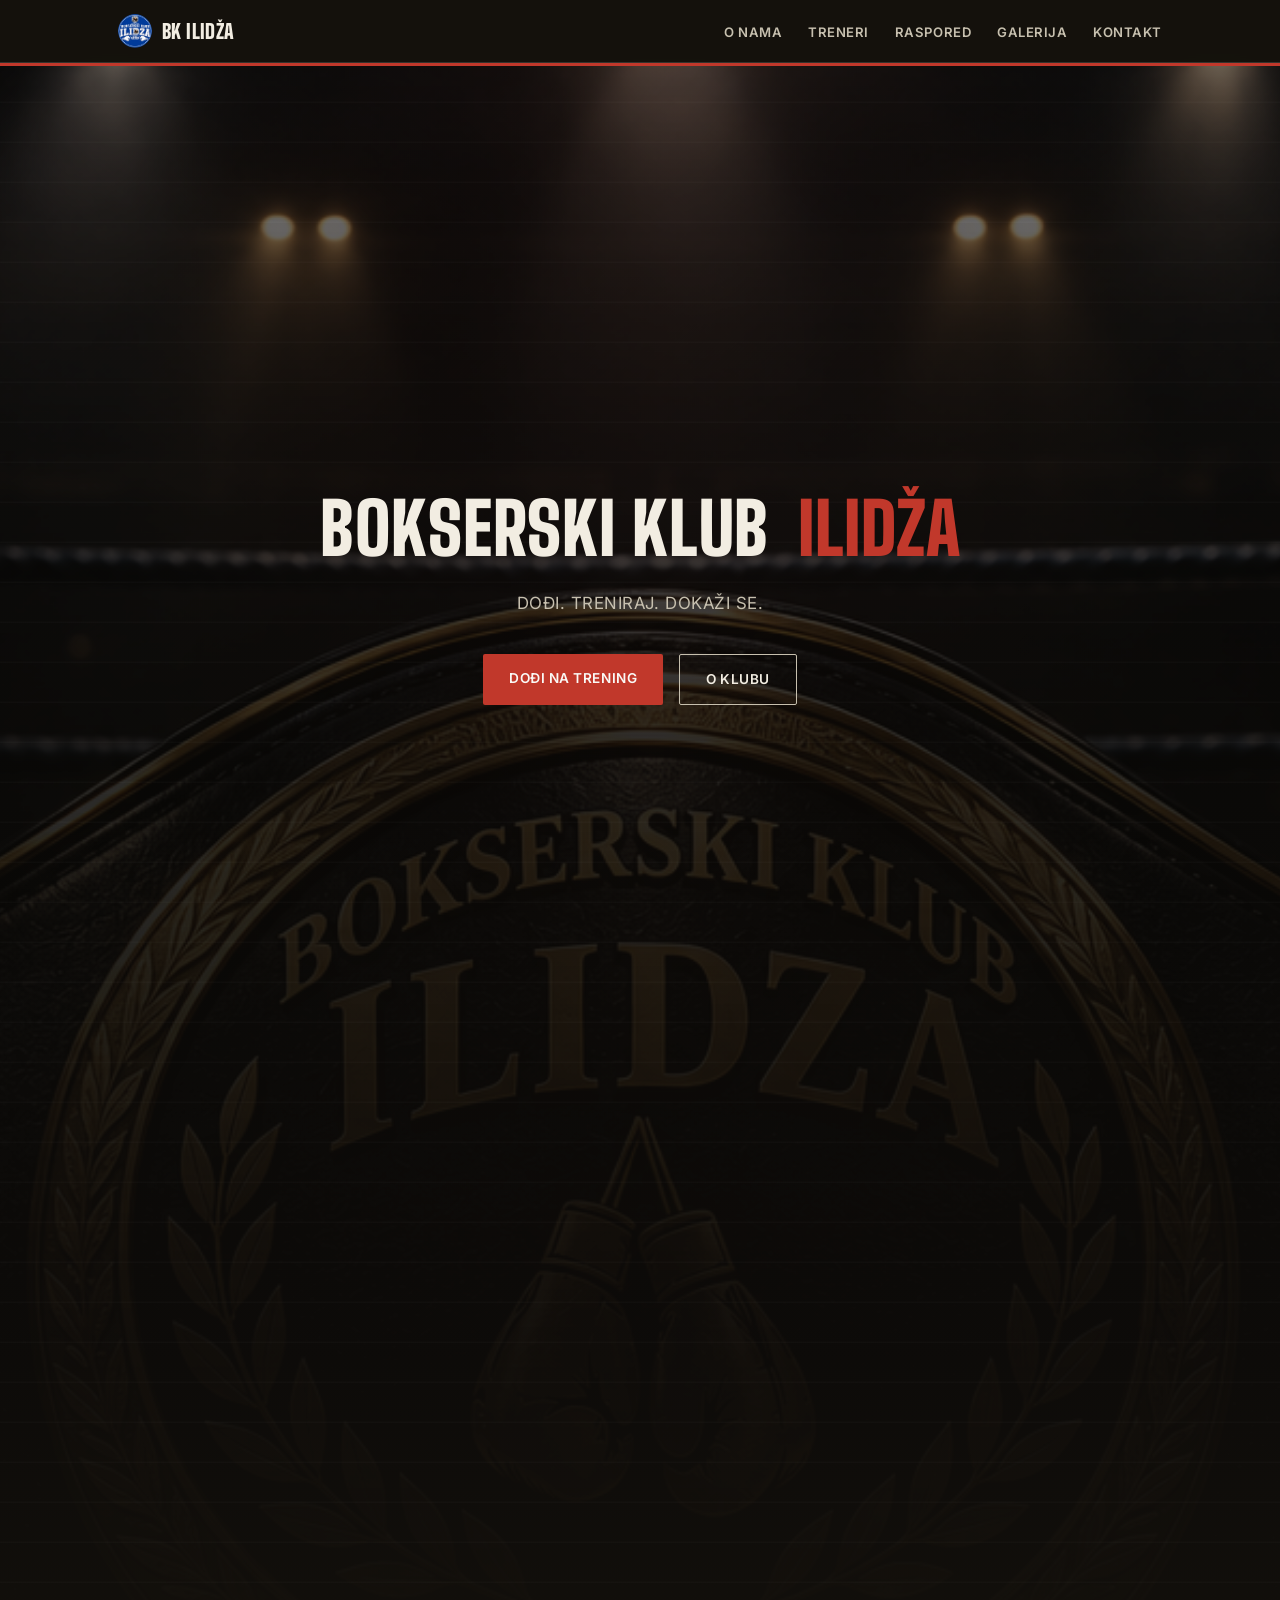
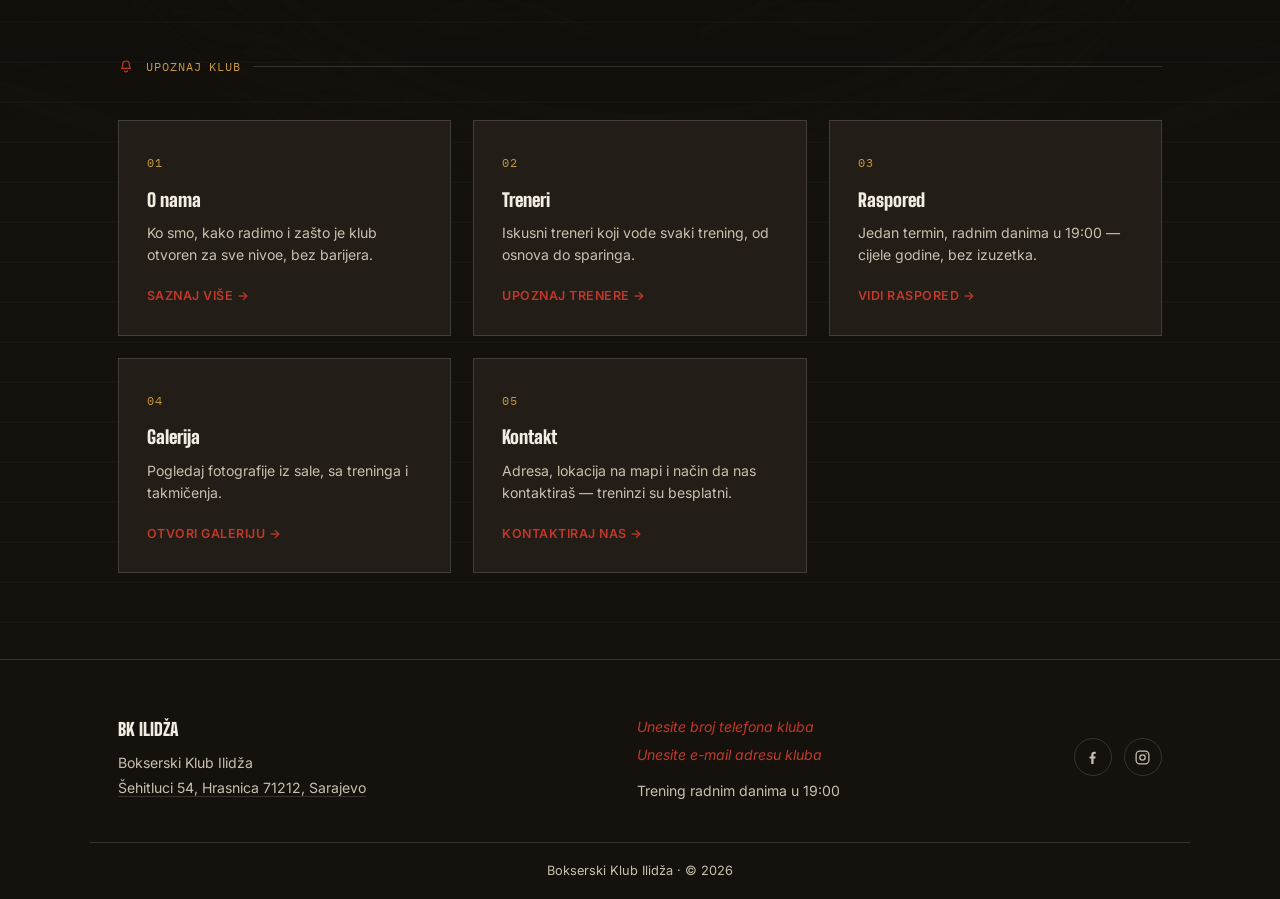
==== commit a427243b: "vrata" ====
--- a/index.html
+++ b/index.html
@@ -33,15 +33,14 @@
 </header>
 <div class="hero-photo-zone">
 <section class="hero">
-  <div class="wrap">
-    <div class="hero-inner">
+  <div class="hero-inner">
+    <div class="wrap">
       <div class="hero-grid">
-        <div class="eyebrow mono"></div>
-        <h1><span>Bokserski Klub Ilidža </span></h1>
+        <h1 class="split-title">
+          <span class="split-half split-left">Bokserski Klub</span>
+          <span class="split-half split-right">Ilidža</span>
+        </h1>
         <p class="hero-sub">DOĐI. TRENIRAJ. DOKAŽI SE.</p>
-        <br>
-        <br>
-        <br>
         <div class="hero-actions">
           <a href="kontakt.html" class="btn btn-primary">Dođi na trening</a>
           <a href="o-nama.html" class="btn btn-ghost">O klubu</a>
@@ -54,6 +53,7 @@
 <section id="pregled">
   <div class="wrap">
     <div class="round-label mono"><svg viewBox="0 0 24 24" fill="none" stroke="currentColor" stroke-width="1.8"><path d="M12 3a5 5 0 00-5 5v2.5l-1.5 3.5h13l-1.5-3.5V8a5 5 0 00-5-5z"/><path d="M9.5 17a2.5 2.5 0 005 0"/></svg>Upoznaj klub</div>
+
     <div class="teaser-grid">
       <a class="teaser-card" href="o-nama.html">
         <span class="teaser-num mono">01</span>
@@ -82,7 +82,7 @@
       <a class="teaser-card" href="kontakt.html">
         <span class="teaser-num mono">05</span>
         <h3>Kontakt</h3>
-        <p>Adresa, lokacija na mapi i način da nas kontaktiraš.</p>
+        <p>Adresa, lokacija na mapi i način da nas kontaktiraš — treninzi su besplatni.</p>
         <span class="teaser-arrow">Kontaktiraj nas →</span>
       </a>
     </div>
--- a/styles.css
+++ b/styles.css
@@ -16,6 +16,10 @@
 @media (prefers-reduced-motion: reduce){
   html{scroll-behavior:auto;}
   *{animation-duration:0.001ms !important; transition-duration:0.001ms !important;}
+  .hero{min-height:auto !important;}
+  .hero-inner{position:relative !important; min-height:auto !important; padding:130px 0 60px;}
+  .split-left, .split-right{transform:none !important; opacity:1 !important;}
+  .hero-sub, .hero-actions{transform:none !important; opacity:1 !important;}
 }
 
 body{
@@ -114,7 +118,7 @@
 }
 .nav-toggle{display:none;}
 
-@media (max-width:760px){
+@media (max-width:860px){
   nav ul{
     position:fixed;
     top:62px; left:0; right:0;
@@ -145,8 +149,7 @@
 /* ---------- HERO PHOTO ZONE (hero + upoznaj klub share one continuous photo/fade) ---------- */
 .hero-photo-zone{
   position:relative;
-  overflow:hidden;
-  background:#0d0b09 url('strana3.jpg') center 22%/cover no-repeat;
+  background:#0d0b09 url('pozadina7.png') center 20%/cover no-repeat;
 }
 .hero-photo-zone::before{
   content:"";
@@ -170,31 +173,71 @@
 }
 .hero-photo-zone > section{position:relative; z-index:1; border-bottom:none;}
 
-/* ---------- HERO ---------- */
+/* ---------- HERO (sticky title that "opens" into Upoznaj klub as you scroll) ---------- */
 .hero{
-  padding:130px 0 60px;
-}
-.hero-inner{position:relative; z-index:1;}
+  --p:0;
+  position:relative;
+  min-height:175vh;
+}
+.hero-inner{
+  position:sticky;
+  top:0;
+  min-height:100vh;
+  display:flex;
+  align-items:center;
+  justify-content:center;
+  overflow:hidden;
+  z-index:1;
+}
 .hero-grid{
-  max-width:720px;
+  max-width:760px;
   margin:0 auto;
   text-align:center;
-}
-.eyebrow{
+  width:100%;
+}
+.split-title{
+  display:flex;
+  flex-wrap:wrap;
+  justify-content:center;
+  gap:0 0.4em;
+  perspective:1400px;
+  font-family:'Big Shoulders Display',sans-serif;
+  font-weight:900;
+  text-transform:uppercase;
+  letter-spacing:0.01em;
+  font-size:clamp(2.2rem, 5.6vw, 4.6rem);
+  line-height:0.98;
+  color:var(--ink);
+  margin:0;
+}
+.split-half{
+  display:inline-block;
+  will-change:transform, opacity;
+  transform-style:preserve-3d;
+}
+.split-left{
+  transform:
+    translateX(calc(var(--p) * -60vw))
+    translateZ(calc(var(--p) * -260px))
+    rotateY(calc(var(--p) * -38deg));
+  opacity:max(0, calc(1 - var(--p) * 1.15));
+}
+.split-right{
   color:var(--red);
-  font-weight:600;
-  margin-bottom:22px;
-}
-.hero h1{
-  font-size:clamp(2.4rem, 5.4vw, 4.4rem);
-  line-height:0.98;
-}
-.hero h1 span{color:var(--red);}
+  transform:
+    translateX(calc(var(--p) * 60vw))
+    translateZ(calc(var(--p) * -260px))
+    rotateY(calc(var(--p) * 38deg));
+  opacity:max(0, calc(1 - var(--p) * 1.15));
+}
 .hero-sub{
   max-width:480px;
   margin:26px auto 0;
   font-size:1.05rem;
-  color:var(--ink-soft);
+  letter-spacing:0.03em;
+  color:var(--ink-soft);
+  opacity:max(0, calc(1 - var(--p) * 1.6));
+  transform:translateY(calc(var(--p) * 24px));
 }
 .hero-actions{
   margin-top:38px;
@@ -202,6 +245,8 @@
   gap:16px;
   flex-wrap:wrap;
   justify-content:center;
+  opacity:max(0, calc(1 - var(--p) * 1.6));
+  transform:translateY(calc(var(--p) * 24px));
 }
 .btn{
   display:inline-block;
@@ -251,6 +296,13 @@
 }
 section:last-of-type{border-bottom:none;}
 #pregled{padding-top:20px;}
+
+@media (max-width:560px){
+  .wrap{padding:0 20px;}
+  section{padding:52px 0;}
+  #pregled{padding-top:16px;}
+  .hero{padding:90px 0 46px;}
+}
 .round-label{
   display:flex;
   align-items:center;
@@ -320,10 +372,10 @@
   text-transform:uppercase;
   letter-spacing:0.04em;
 }
-@media (max-width:900px){
+@media (max-width:860px){
   .teaser-grid{grid-template-columns:repeat(2,1fr);}
 }
-@media (max-width:600px){
+@media (max-width:560px){
   .teaser-grid{grid-template-columns:1fr;}
 }
 
@@ -353,7 +405,7 @@
   color:var(--ink-soft);
   font-size:0.9rem;
 }
-@media (max-width:760px){
+@media (max-width:860px){
   .about-grid{grid-template-columns:1fr;}
 }
 
@@ -409,7 +461,7 @@
   font-style:italic;
 }
 .coach-card .btn{margin-top:18px;}
-@media (max-width:760px){
+@media (max-width:860px){
   .coach-grid{grid-template-columns:1fr;}
 }
 
@@ -462,6 +514,35 @@
 }
 .bio-body{margin-top:36px; max-width:680px;}
 .bio-body p{color:var(--ink-soft); margin-bottom:18px;}
+.bio-body h3{
+  font-family:'Big Shoulders Display',sans-serif;
+  font-weight:700;
+  text-transform:uppercase;
+  letter-spacing:0.02em;
+  font-size:1.15rem;
+  color:var(--ink);
+  margin:30px 0 14px;
+}
+.bio-body ul{
+  list-style:none;
+  margin:0 0 18px;
+  padding:0;
+  display:grid;
+  gap:12px;
+}
+.bio-body ul li{
+  color:var(--ink-soft);
+  padding-left:20px;
+  position:relative;
+}
+.bio-body ul li::before{
+  content:"";
+  position:absolute;
+  left:0; top:9px;
+  width:8px; height:2px;
+  background:var(--red);
+}
+.bio-body ul li b{color:var(--ink); font-weight:600;}
 .back-link{
   display:inline-block;
   margin-top:36px;
@@ -471,7 +552,7 @@
   border-bottom:1px solid var(--line);
 }
 .back-link:hover{color:var(--red); border-color:var(--red);}
-@media (max-width:640px){
+@media (max-width:560px){
   .bio-header{grid-template-columns:1fr; text-align:center;}
   .bio-photo{margin:0 auto;}
   .bio-gallery{grid-template-columns:1fr;}
@@ -538,7 +619,7 @@
   text-transform:uppercase;
   line-height:1.05;
 }
-@media (max-width:640px){
+@media (max-width:560px){
   .free-block{grid-template-columns:1fr; justify-items:center; text-align:center;}
 }
 
@@ -577,7 +658,7 @@
 .gallery-item.placeholder:hover{border-color:var(--gold); color:var(--gold);}
 .gallery-item svg{width:30px;height:30px;opacity:0.7;}
 .gallery-item span{font-size:0.75rem; text-transform:uppercase; letter-spacing:0.05em;}
-@media (max-width:640px){
+@media (max-width:560px){
   .gallery-grid{grid-template-columns:repeat(2,1fr);}
 }
 
@@ -635,7 +716,7 @@
   transition:background .2s ease;
 }
 .map-card .map-link:hover{background:var(--red-deep);}
-@media (max-width:760px){
+@media (max-width:860px){
   .contact-grid{grid-template-columns:1fr;}
 }
 
@@ -686,8 +767,11 @@
 .float-cta.show{opacity:1; transform:translateY(0); pointer-events:auto;}
 .float-cta:hover{background:var(--red-deep);}
 .float-cta svg{width:16px;height:16px;}
-@media (max-width:520px){
+@media (max-width:560px){
   .float-cta{right:14px; bottom:14px; padding:12px 16px; font-size:0.75rem;}
+  .hero{min-height:135vh;}
+  .split-left{transform:translateX(calc(var(--p) * -45vw)) translateZ(calc(var(--p) * -180px)) rotateY(calc(var(--p) * -30deg));}
+  .split-right{transform:translateX(calc(var(--p) * 45vw)) translateZ(calc(var(--p) * -180px)) rotateY(calc(var(--p) * 30deg));}
 }
 
 /* ---------- FOOTER ---------- */
@@ -726,6 +810,6 @@
   text-align:center;
   font-size:0.8rem;
 }
-@media (max-width:700px){
+@media (max-width:860px){
   .footer-inner{grid-template-columns:1fr; text-align:left;}
 }
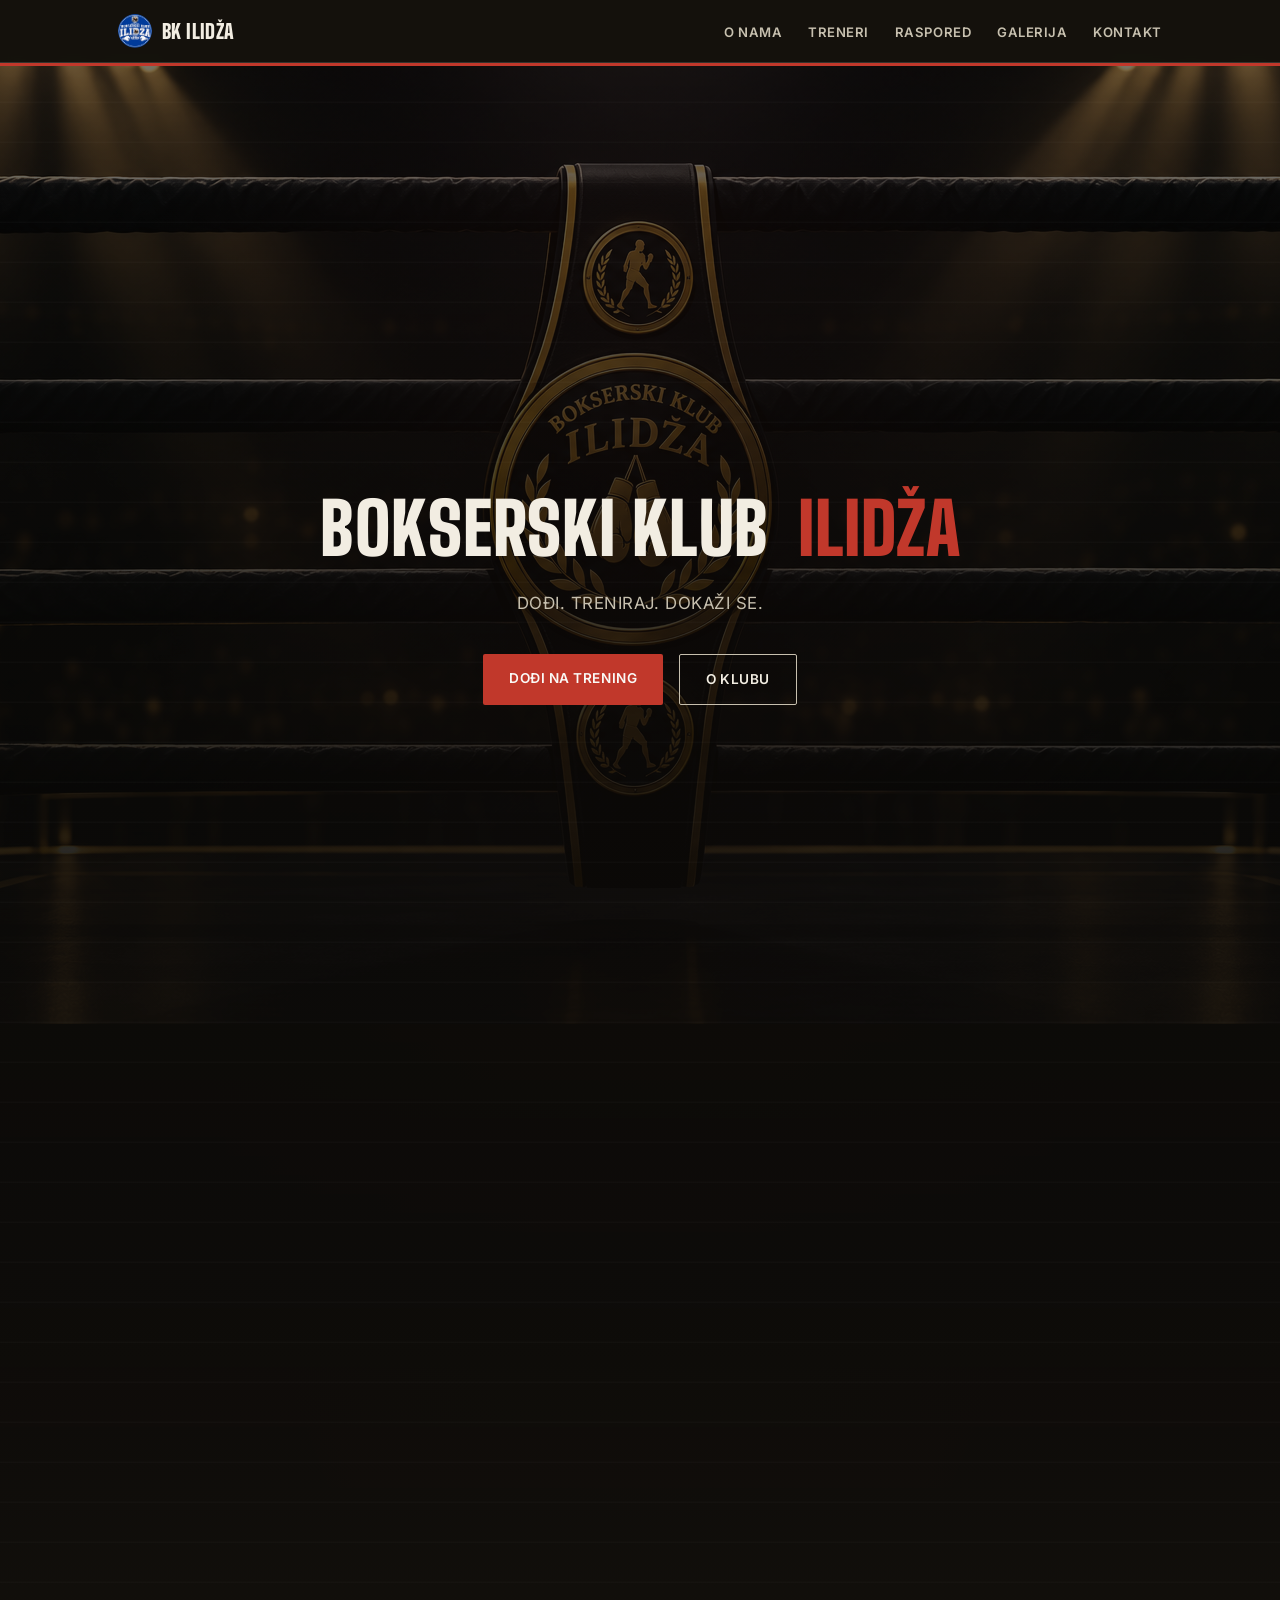
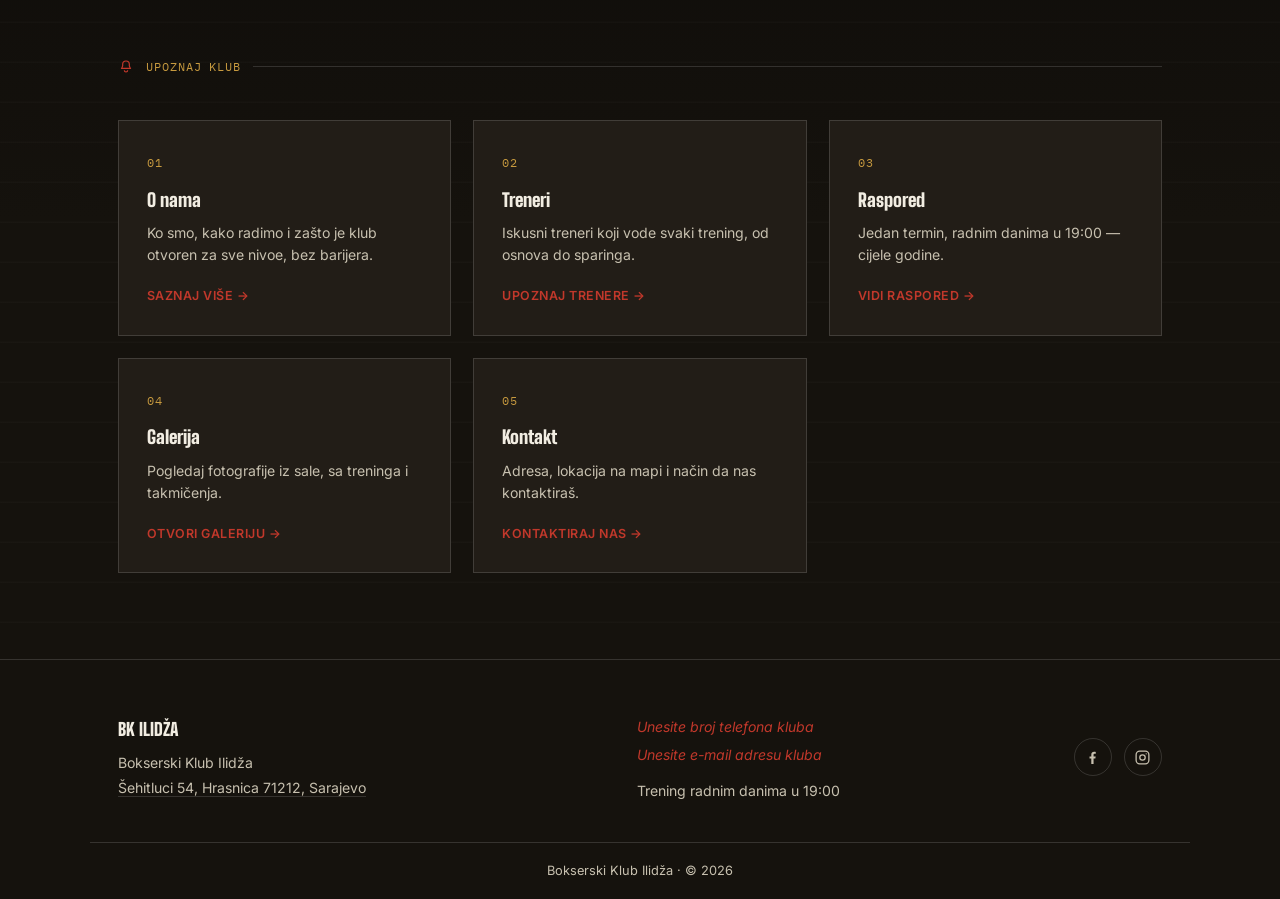
==== commit 52a8c555: "zadnja1" ====
--- a/index.html
+++ b/index.html
@@ -70,7 +70,7 @@
       <a class="teaser-card" href="raspored.html">
         <span class="teaser-num mono">03</span>
         <h3>Raspored</h3>
-        <p>Jedan termin, radnim danima u 19:00 — cijele godine, bez izuzetka.</p>
+        <p>Jedan termin, radnim danima u 19:00 — cijele godine.</p>
         <span class="teaser-arrow">Vidi raspored →</span>
       </a>
       <a class="teaser-card" href="galerija.html">
@@ -82,7 +82,7 @@
       <a class="teaser-card" href="kontakt.html">
         <span class="teaser-num mono">05</span>
         <h3>Kontakt</h3>
-        <p>Adresa, lokacija na mapi i način da nas kontaktiraš — treninzi su besplatni.</p>
+        <p>Adresa, lokacija na mapi i način da nas kontaktiraš.</p>
         <span class="teaser-arrow">Kontaktiraj nas →</span>
       </a>
     </div>
--- a/styles.css
+++ b/styles.css
@@ -149,7 +149,13 @@
 /* ---------- HERO PHOTO ZONE (hero + upoznaj klub share one continuous photo/fade) ---------- */
 .hero-photo-zone{
   position:relative;
-  background:#0d0b09 url('pozadina7.png') center 20%/cover no-repeat;
+  background:
+       
+        url("pozadinab.png");
+    background-size: width="200 ";
+    background-position: center top;
+    background-attachment: fixed;
+    background-repeat: no-repeat;
 }
 .hero-photo-zone::before{
   content:"";
@@ -380,11 +386,41 @@
 }
 
 /* ---------- ABOUT ---------- */
+#o-nama {
+    position: relative;
+    min-height: 100vh;
+    background:
+        linear-gradient(
+            rgba(10,10,10,0.75),
+            rgba(10,10,10,0.85)
+        ),
+        url("pozadina4.jpg");
+    background-size: width="200 ";
+    background-position: center top;
+    background-attachment: fixed;
+    background-repeat: no-repeat;
+}
+
+
+#o-nama .wrap {
+    position: relative;
+    z-index: 2;
+}
+
+
+.about-grid,
+.free-block,
+.map-card {
+    background: rgba(0,0,0,0.55);
+    backdrop-filter: blur(8px);
+    border: 1px solid rgba(212,175,55,0.25);
+    border-radius: 20px;
+}
 .about-grid{
   display:grid;
   grid-template-columns:1.1fr 0.9fr;
   gap:60px;
-  margin-top:44px;
+  margin-top:64px;
 }
 .about-facts{
   display:grid;
@@ -407,6 +443,7 @@
 }
 @media (max-width:860px){
   .about-grid{grid-template-columns:1fr;}
+  
 }
 
 /* ---------- COACHES ---------- */
@@ -668,6 +705,7 @@
   display:grid;
   grid-template-columns:1fr 1fr;
   gap:50px;
+   
 }
 .contact-list{list-style:none; margin:0; padding:0; display:grid; gap:22px;}
 .contact-list li{display:flex; gap:16px; align-items:flex-start;}
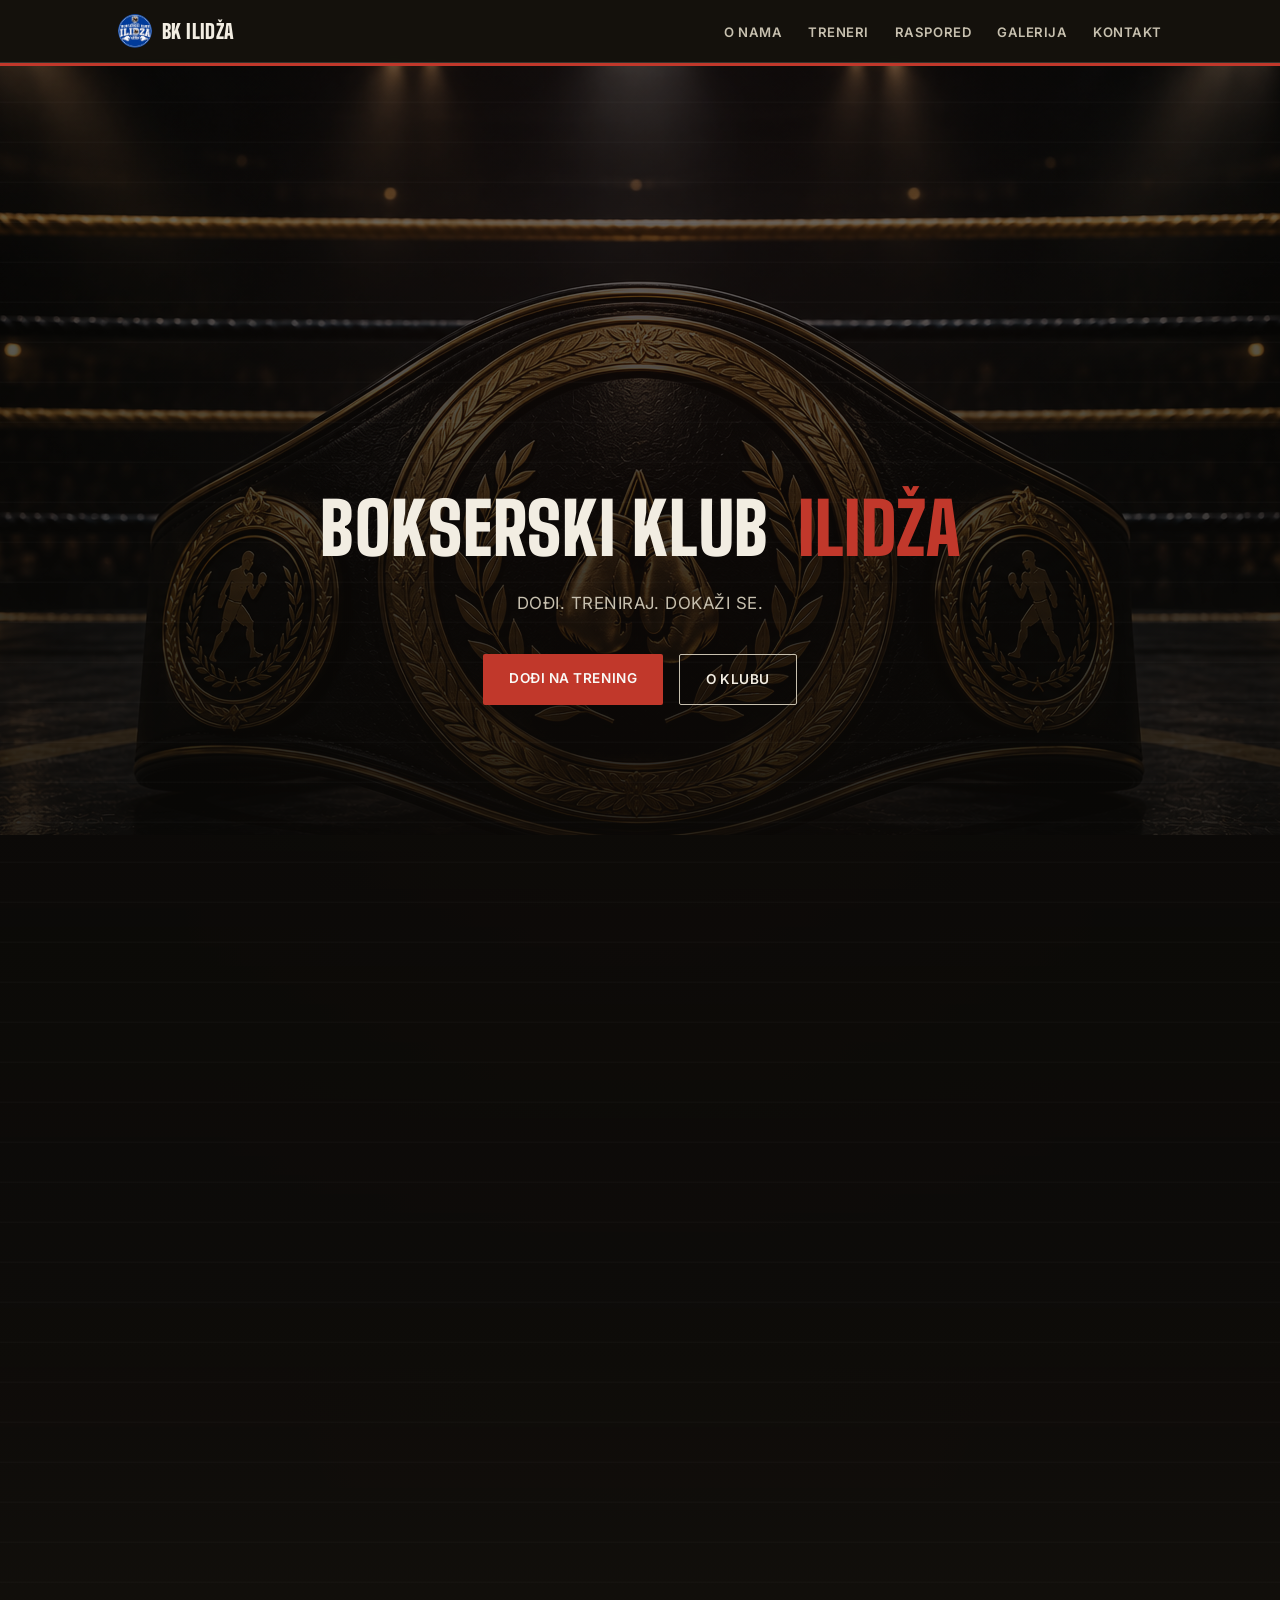
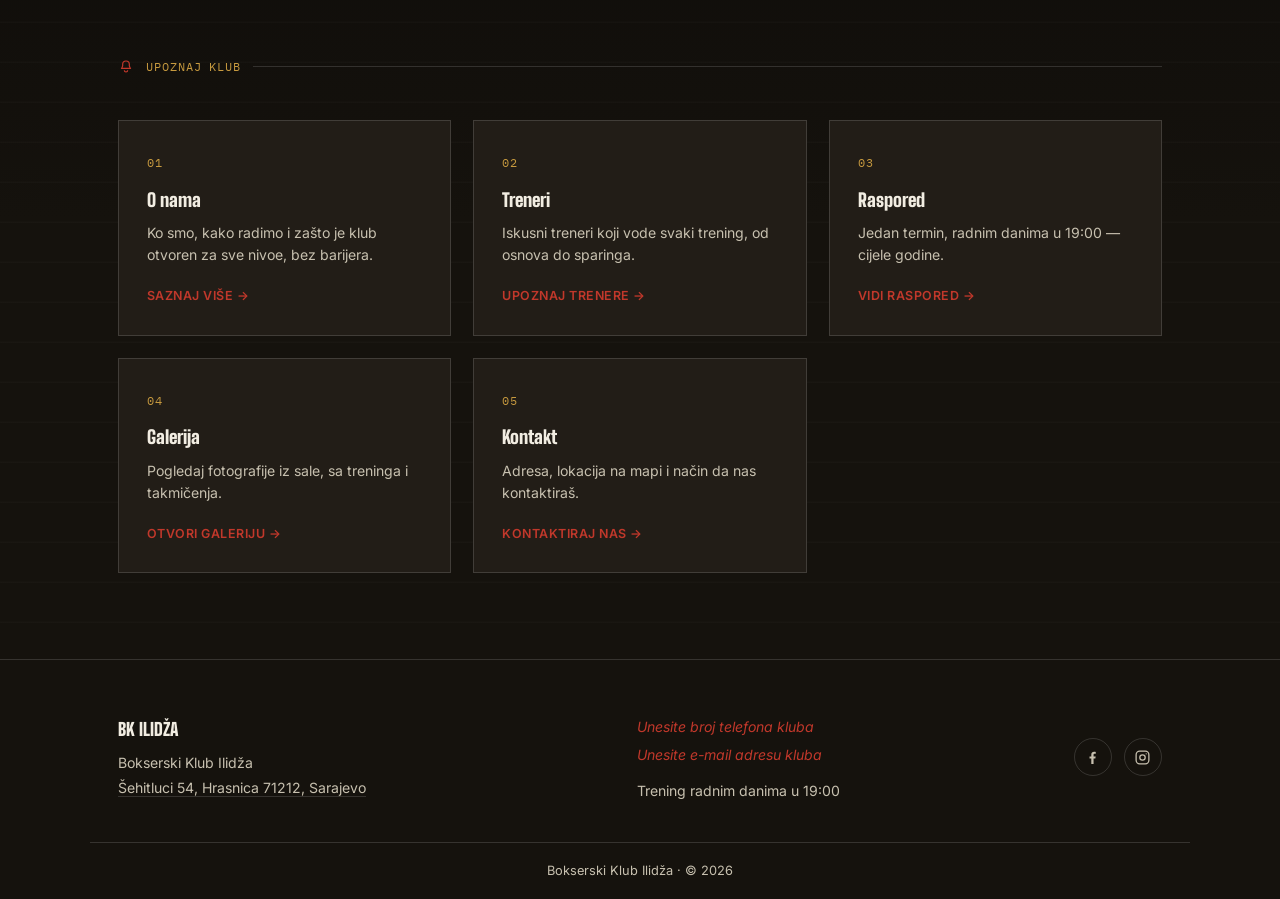
==== commit c4d7fbf2: "zadnja2" ====
--- a/index.html
+++ b/index.html
@@ -9,8 +9,8 @@
 <meta property="og:description" content="Bokserski Klub Ilidža — besplatni treninzi boksa radnim danima u 19:00 u Hrasnici, Sarajevo. Klub otvorenih vrata za sve nivoe, bez članarine.">
 <meta property="og:type" content="website">
 <meta name="theme-color" content="#15120d">
-<link rel="icon" type="image/png" href="logo.png">
-<link rel="apple-touch-icon" href="logo.png">
+<link rel="icon" type="image/png" href="slike/logo.png">
+<link rel="apple-touch-icon" href="slike/logo.png">
 <link rel="preconnect" href="https://fonts.googleapis.com">
 <link href="https://fonts.googleapis.com/css2?family=Big+Shoulders+Display:wght@500;700;900&family=Inter:wght@400;500;600;700&family=IBM+Plex+Mono:wght@500;600&display=swap" rel="stylesheet">
 <link rel="stylesheet" href="styles.css">
@@ -18,7 +18,7 @@
 <body>
 <header>
   <div class="navbar">
-    <a href="index.html" class="brand"><span class="dot"><img src="logo.png" alt="BK Ilidža logo"></span>BK Ilidža</a>
+    <a href="index.html" class="brand"><span class="dot"><img src="slike/logo.png" alt="BK Ilidža logo"></span>BK Ilidža</a>
     <button class="nav-toggle" id="navToggle" aria-label="Otvori meni">MENI</button>
     <nav>
       <ul id="navList">
@@ -120,4 +120,4 @@
 </a>
 <script src="common.js"></script>
 </body>
-</html>
+</html>
--- a/styles.css
+++ b/styles.css
@@ -151,7 +151,7 @@
   position:relative;
   background:
        
-        url("pozadinab.png");
+        url("slike/pozadina0.png");
     background-size: width="200 ";
     background-position: center top;
     background-attachment: fixed;
@@ -394,7 +394,7 @@
             rgba(10,10,10,0.75),
             rgba(10,10,10,0.85)
         ),
-        url("pozadina4.jpg");
+        url("slike/pozadina4.jpg");
     background-size: width="200 ";
     background-position: center top;
     background-attachment: fixed;
@@ -850,4 +850,4 @@
 }
 @media (max-width:860px){
   .footer-inner{grid-template-columns:1fr; text-align:left;}
-}
+}
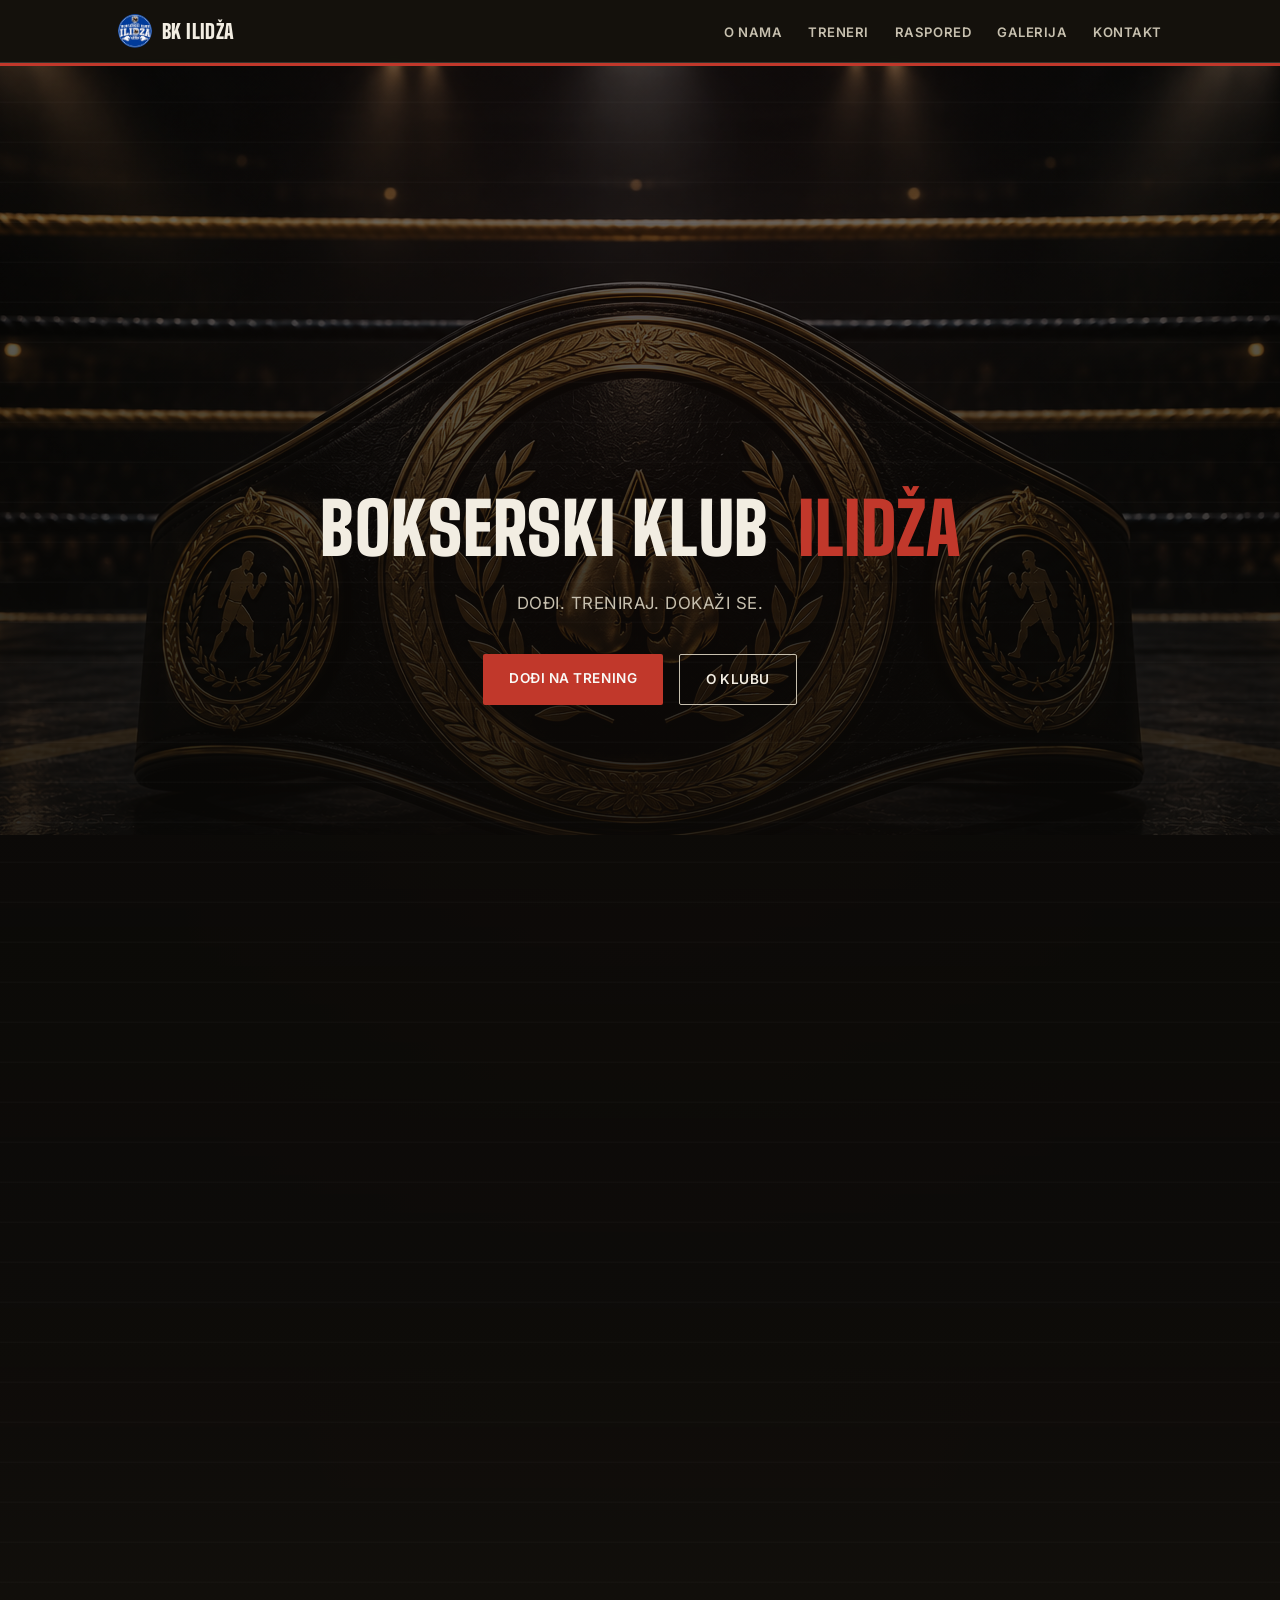
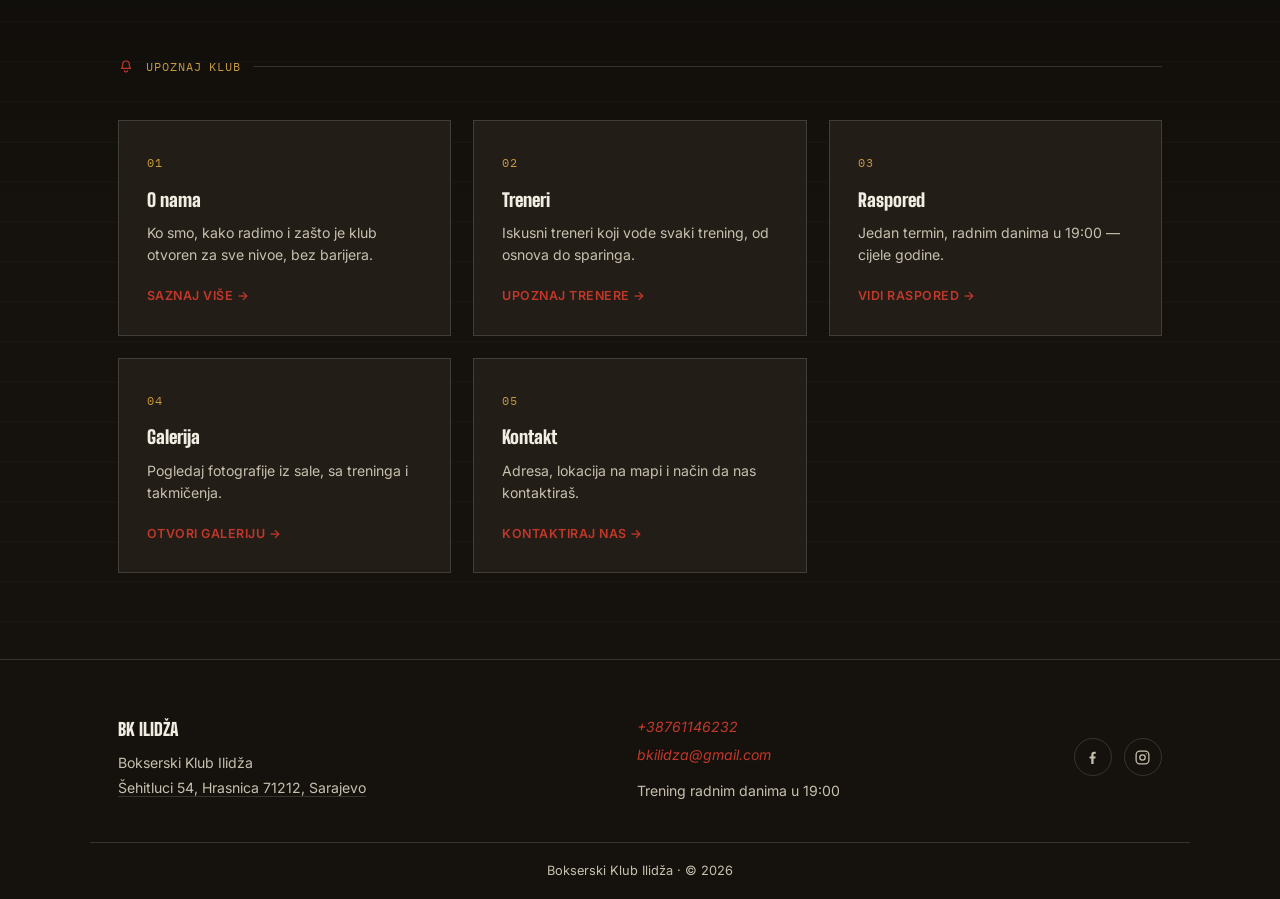
==== commit 6710abb2: "Final2" ====
--- a/index.html
+++ b/index.html
@@ -97,8 +97,8 @@
       <p><a href="https://www.google.com/maps/place//data=!4m2!3m1!1s0x4758b60db01014b9:0xf032501351ce068c?sa=X&amp;ved=1t:8290&amp;ictx=111" target="_blank" rel="noopener">Šehitluci 54, Hrasnica 71212, Sarajevo</a></p>
     </div>
     <div class="footer-col footer-contact">
-      <span class="fill">Unesite broj telefona kluba</span>
-      <span class="fill">Unesite e-mail adresu kluba</span>
+      <span class="fill">+38761146232</span>
+      <span class="fill">bkilidza@gmail.com</span>
       <p style="margin-top:8px;">Trening radnim danima u 19:00</p>
     </div>
     <div class="footer-col">
